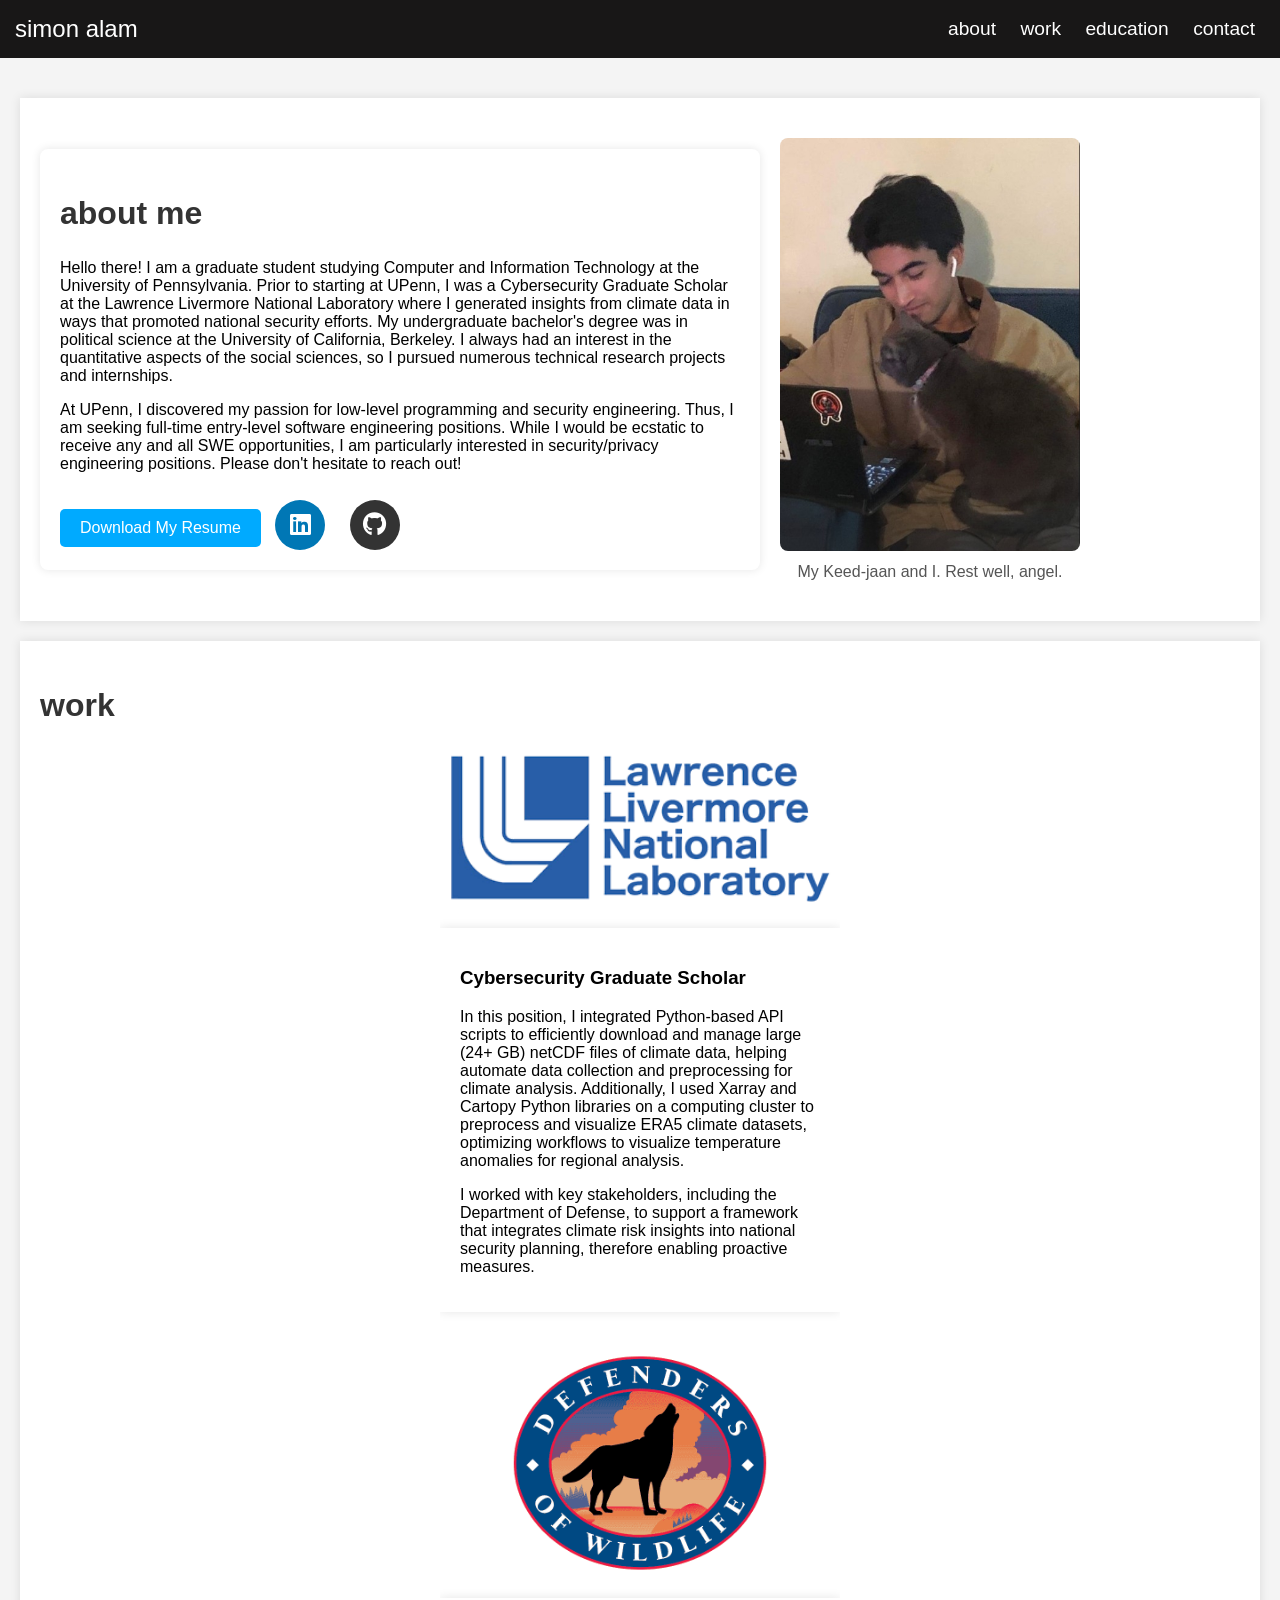
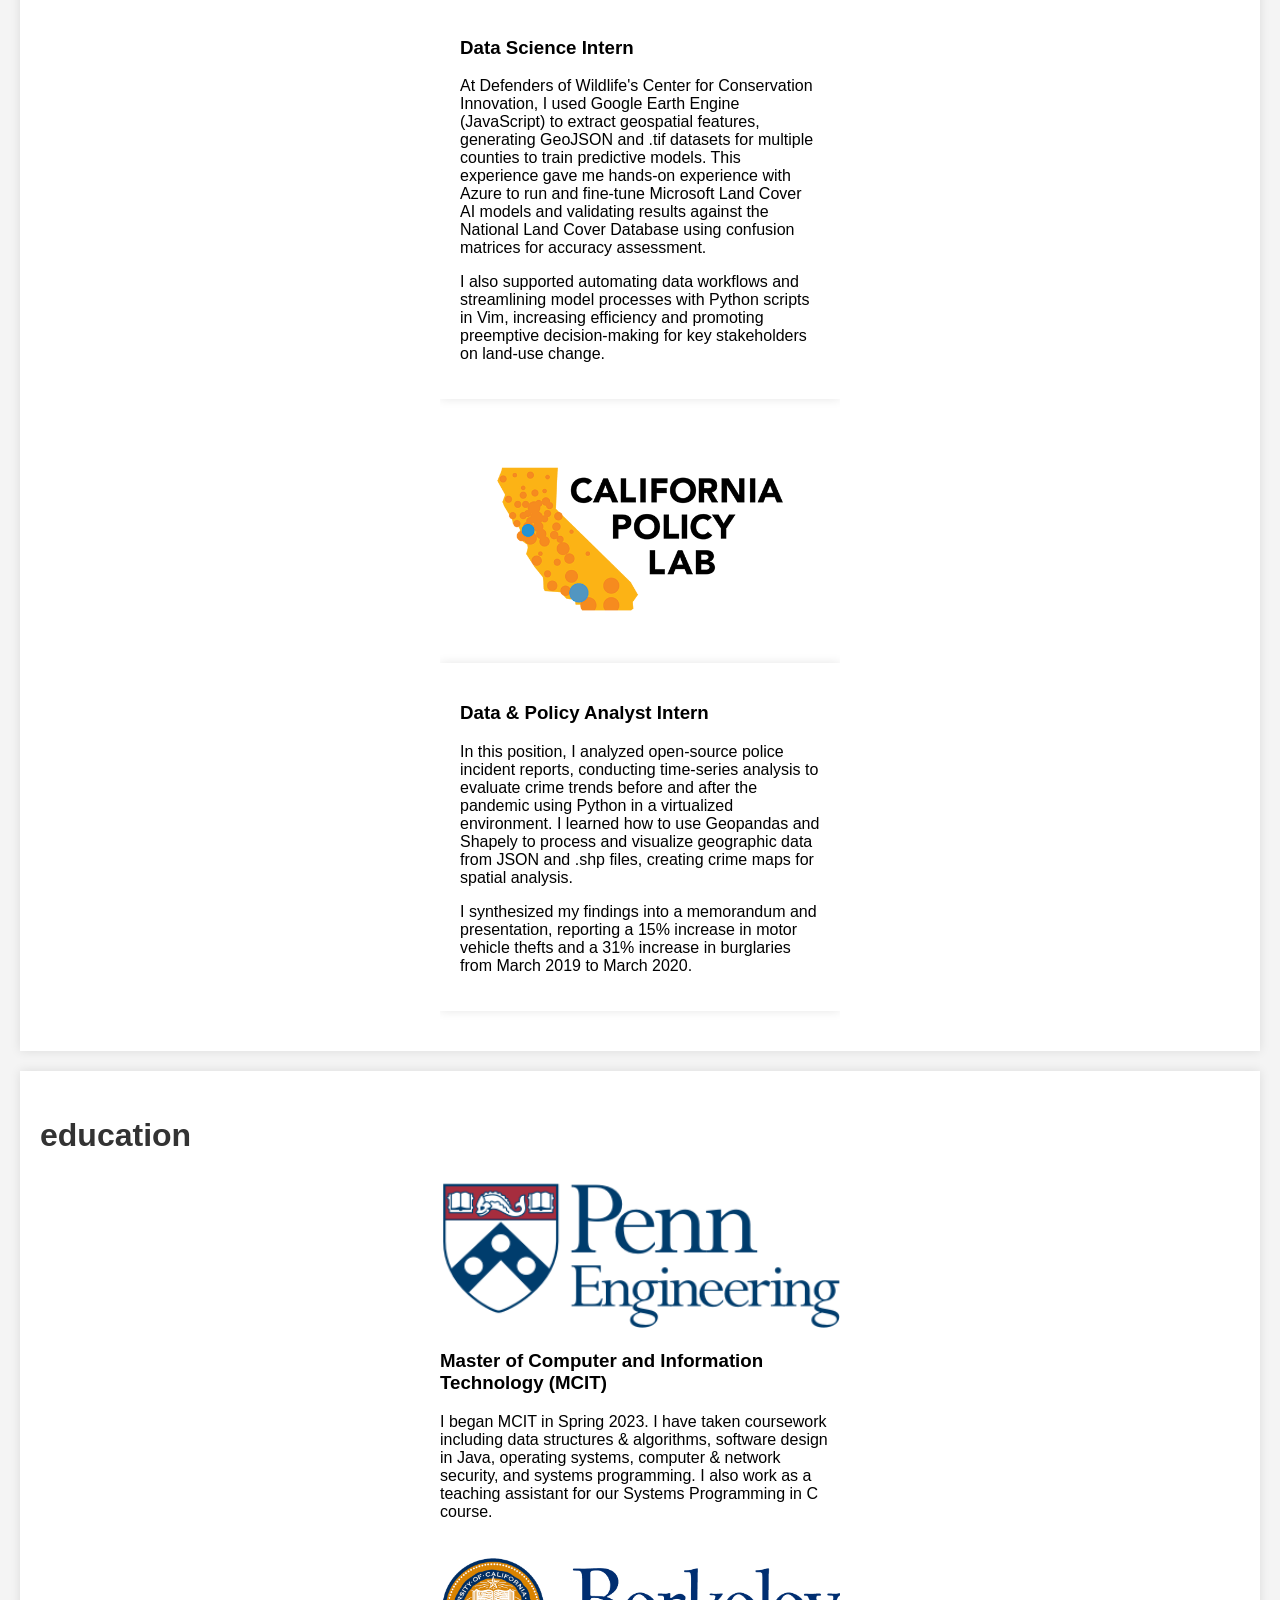
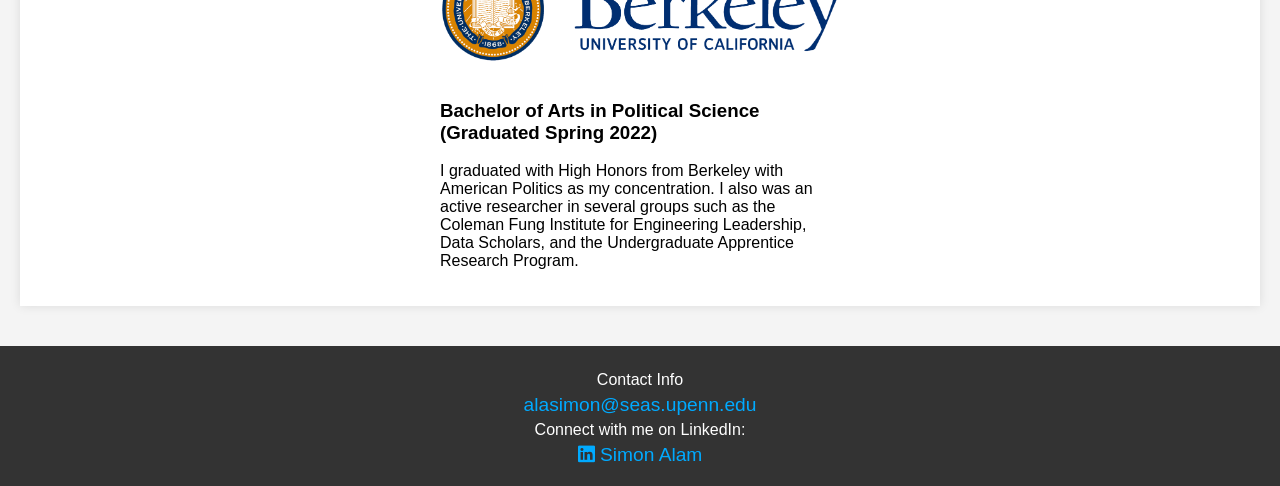
==== index.html @ 44d45995 "add social media buttons" ====
<!DOCTYPE html>
<html lang="en">

<!-- heading -->

<!DOCTYPE html>
<html lang="en">
  <head>
    <meta charset="UTF-8" />
    <meta name="viewport" content="width=device-width, initial-scale=1.0" />
    <title>Simon Alam</title>
    <link rel="icon" type="image/" href="binary.jfif">

    <link rel="stylesheet" href="styles.css" />
    <link rel="stylesheet" href="https://cdnjs.cloudflare.com/ajax/libs/font-awesome/6.0.0-beta3/css/all.min.css">
  </head>
  <body>
    <header>
        <a class="name">simon alam</a>
      <nav>
        <a href="#about">about</a>
        <a href="#work">work</a>
        <a href="#education">education</a>
        <a href="#contact">contact</a>
      </nav>
    </header>
    
    <main>

        <section id="about" class="box">
            <div class="about-text">
              <h1>about me</h1>
              <p>Hello there! I am a graduate student studying Computer and Information Technology at the University of Pennsylvania. Prior to starting at UPenn,
                I was a Cybersecurity Graduate Scholar at the Lawrence Livermore National Laboratory where I generated insights from climate data 
                in ways that promoted national security efforts. My undergraduate bachelor's degree was in political science at the University of California, Berkeley.
                I always had an interest in the quantitative aspects of the social sciences, so I pursued numerous technical research projects and internships.
              </p>
              <p>At UPenn, I discovered my passion for low-level programming and security engineering. Thus, I am seeking full-time entry-level software engineering positions.
                While I would be ecstatic to receive any and all SWE opportunities, I am particularly interested in security/privacy engineering positions. Please don't hesitate to reach out!
              </p>
              <a href="Resume_.pdf" download class="download-btn">Download My Resume</a>
              <a href="https://www.linkedin.com/in/simon-alam-693005178/" class="social-btn linkedin-btn" target="_blank">
                <i class="fab fa-linkedin"></i>
              </a>
              
              <a href="https://github.com/salam002" class="social-btn github-btn" target="_blank">
                <i class="fab fa-github"></i>
              </a>
            </div>
            <figure>
                <img src="angel.jpg" height="350" width="300" alt="About Me">
                <figcaption>My Keed-jaan and I. Rest well, angel.</figcaption>
            </figure>
    

          </section>
          
      <section id="work" class="box">
        <h1>work</h1>
    
        <div class="image-container">
            <div class="image-item">
                <img src="download.png" width="400" alt="Image 1">
                <div class="info-box">
                    <h3>Cybersecurity Graduate Scholar</h3>
                    <p> In this position, I integrated Python-based API scripts to efficiently download and manage large (24+ GB) netCDF
                        files of climate data, helping automate data collection and preprocessing for climate analysis. Additionally, I used Xarray and Cartopy 
                        Python libraries on a computing cluster to preprocess and visualize ERA5 climate datasets, optimizing workflows to visualize temperature anomalies for regional analysis.
                    </p>
                    <p> I worked with key stakeholders, including the Department of Defense, to support a framework that integrates
                        climate risk insights into national security planning, therefore enabling proactive measures.</p>
                </div>
            </div>
            
            <div class="image-item">
                <img src="smallerdow.png" width="400" alt="Image 2">
                <div class="info-box">
                    <h3>Data Science Intern</h3>
                    <p> At Defenders of Wildlife's Center for Conservation Innovation, I used Google Earth Engine (JavaScript) to extract geospatial features, generating GeoJSON and .tif datasets for
                        multiple counties to train predictive models.
                        This experience gave me hands-on experience with Azure to run and fine-tune Microsoft Land Cover AI models and validating results against the National Land
                        Cover Database using confusion matrices for accuracy assessment.</p>
                    <p>I also supported automating data workflows and streamlining model processes with Python scripts in Vim, increasing efficiency and
                        promoting preemptive decision-making for key stakeholders on land-use change.</p>
                </div>
            </div>
            
            <div class="image-item">
                <img src="cpl.webp" width="400" alt="Image 3">
                <div class="info-box">
                    <h3>Data & Policy Analyst Intern</h3>
                    <p> In this position, I analyzed open-source police incident reports, conducting time-series analysis to evaluate crime trends before and
                        after the pandemic using Python in a virtualized environment. I learned how to use Geopandas and Shapely to process and visualize geographic data from JSON and .shp files, creating crime
                        maps for spatial analysis.</p>
                    <p>I synthesized my findings into a memorandum and presentation, reporting a 15% increase in motor vehicle thefts and a
                        31% increase in burglaries from March 2019 to March 2020.</p>
                </div>
            </div>
        </div>
    </section>
    

       <section id="education" class="box">
        <h1>education</h1>
        <div class="image2-item">
        <img src="UPenn.png" width="400" alt="Image 4">
        <h3>Master of Computer and Information Technology (MCIT)</h3>
        <p>I began MCIT in Spring 2023. I have taken coursework including data structures & algorithms, software design in Java, operating systems,
            computer & network security, and systems programming. I also work as a teaching assistant for our Systems Programming in C course.
        <p>
        </div>
        <div class="image2-item">
        <img src="Berkeley.png" width="400" alt="Image 5">
        <h3>Bachelor of Arts in Political Science (Graduated Spring 2022)</h3>
        <p>I graduated with High Honors from Berkeley with American Politics as my concentration. I also was an active researcher in several groups such
            as the Coleman Fung Institute for Engineering Leadership, Data Scholars, and the Undergraduate Apprentice Research Program.
        </p>
    </div>
       </section>
    </main>
    <footer>
        <section id="contact">
      <p>Contact Info</p>
      <a href= "mailto:alasimon@seas.upenn.edu">alasimon@seas.upenn.edu</a>
      <p>Connect with me on LinkedIn:</p>
  <a href="https://www.linkedin.com/in/simon-alam-693005178/" target="_blank">
    <i class="fab fa-linkedin"></i> Simon Alam
  </a>
      
    </section>
    </footer>
   
    <script>
        window.onload = function() {
        const imageItems = document.querySelectorAll('.image-item');
        
        // Function to check if an element is in the viewport
        function isInViewport(element) {
            const rect = element.getBoundingClientRect();
            const windowHeight = window.innerHeight;
            return rect.top >= 0 && rect.top <= windowHeight;
        }

        // Function to trigger fade-in effect
        function handleScroll() {
            imageItems.forEach(item => {
            const img = item.querySelector('img');
            const infoBox = item.querySelector('.info-box');
            
            // Check if the image and the info box are in the viewport
            if (isInViewport(img)) {
                img.classList.add('visible');  // Show the image
            } else {
                img.classList.remove('visible'); // Reset if image goes out of the viewport
            }

            if (isInViewport(infoBox)) {
                infoBox.classList.add('visible');  // Show the info box
            } else {
                infoBox.classList.remove('visible'); // Reset if info box goes out of the viewport
            }
            });
        }

        // Add scroll event listener
        window.addEventListener('scroll', handleScroll);
        
        // Trigger the scroll function once when the page loads to show any initially visible elements
        handleScroll();
        };
      </script>

  </body>
</html>
---- styles.css ----
body {
  font-family: Poppins, sans-serif;
  margin: 0;
  padding: 0;
  background-color: #f4f4f4;
}

header {
  background-color: #181717;
  color: white;
  padding: 15px;
  text-align: center;
  display: flex;
  justify-content: space-between;
  align-items: center;
}

header .name {
  font-size: 1.5em;
  text-decoration: none;
  color: white;
}

header nav a {
  text-decoration: none;
  color: white;
  margin: 0 10px;
  font-size: 1.2em;
}

header nav a:hover {
  color: #00aaff;
}

main {
  padding: 20px;
}

.box {
  background-color: white;
  margin: 20px 0;
  padding: 20px;
  box-shadow: 0 0 10px rgba(0, 0, 0, 0.1);
}

h1 {
  font-size: 2em;
  color: #333;
}

#about {
  display: flex;
  justify-content: flex-start;
  align-items: center;
  gap: 20px;
  position: relative;
}

.about-text {
  max-width: 60%;
  box-sizing: border-box;
  padding: 20px;
  background-color: #ffffff;
  border-radius: 8px;
  box-shadow: 0 0 10px rgba(0, 0, 0, 0.1);
}

#about img {
  width: 300px;
  height: auto;
  object-fit: cover;
  border-radius: 8px;
}

figure {
  text-align: center;
  margin: 20px 0;
}

figcaption {
  font-size: 1em;
  color: #555;
  margin-top: 8px;
  text-align: center;
  display: block;
  width: 100%;
}

.download-btn {
  display: inline-block;
  background-color: #00aaff;
  color: white;
  font-size: 16px;
  padding: 10px 20px;
  border-radius: 5px;
  text-decoration: none;
  margin-top: 20px;
  transition: background-color 0.3s ease;
}

.download-btn:hover {
  background-color: #0077cc;
}

.image-container {
  display: grid;
  justify-content: space-around;
  gap: 20px;
  flex-wrap: nowrap;
}

.image-container img, .image-item .info-box {
  opacity: 0;
  transform: translateY(20px);
  transition: opacity 1s ease, transform 1s ease;
}

.image-container img.visible, .image-item .info-box.visible {
  opacity: 1;
  transform: translateY(0);
}

.image-item {
  position: relative;
  width: 100%;
  max-width: 400px;
  margin: 0 auto;
  overflow: hidden;
}

.info-box {
  background-color: white;
  padding: 20px;
  box-shadow: 0 0 10px rgba(0, 0, 0, 0.1);
  overflow: hidden;
  transition: all 0.3s ease;
  max-width: 500px;
  margin: 20px auto;
}

/* .image-item:hover .info-box {
  opacity: 1;
  visibility: visible;
} */

.image-container img.loaded {
  opacity: 1;
  transform: scale(1);
}

/* Education Section */
.education-imagecontainer {
  display: grid;
  justify-content: center;
  gap: 20px;
  flex-wrap: nowrap;
  width: 100%; 
  max-width: 100%; 
}

.education-imagecontainer img {
  width: 100%; 
  height: auto; 
  object-fit: cover; 
  border-radius: 8px; 
}

.image2-item {
  position: relative;
  width: 100%;
  max-width: 400px; 
  margin: 0 auto;
  overflow: hidden;
}

.education-imagecontainer img, .image2-item .info-box {
  opacity: 0;
  transform: translateY(20px);
  transition: opacity 1s ease, transform 1s ease;
}

.education-imagecontainer img.visible, .image2-item .info-box.visible {
  opacity: 1;
  transform: translateY(0);
}

.image2-item {
  position: relative;
  width: 100%;
  max-width: 400px;
  margin: 0 auto;
  overflow: hidden;
}

.info-box {
  background-color: white;
  padding: 20px;
  box-shadow: 0 0 10px rgba(0, 0, 0, 0.1);
  overflow: hidden;
  transition: all 0.3s ease;
  max-width: 500px;
  margin: 20px auto;
}


.image2-item:hover .info-box {
  opacity: 1;
  visibility: visible;
}

/* .image-container img.loaded {
  opacity: 1;
  transform: scale(1);
}
 */

footer {
  background-color: #333;
  color: white;
  padding: 20px;
  text-align: center;
}

footer a {
  color: #00aaff;
  text-decoration: none;
  font-size: 1.2em;
}

footer a:hover {
  text-decoration: underline;
}

footer #contact p {
  margin: 5px 0;
}

.social-btn {
  display: inline-block;
  width: 50px; 
  height: 50px; 
  background-color: #333; 
  color: white;
  text-align: center;
  line-height: 55px; 
  border-radius: 50%; 
  margin: 0 10px; 
  transition: background-color 0.3s ease, transform 0.3s ease;
  text-decoration: none;
}

.social-btn:hover {
  background-color: #0077b5; 
  transform: scale(1.1);
}

.linkedin-btn {
  background-color: #0077b5;
}

.linkedin-btn:hover {
  background-color: #005f8a; 
}

.github-btn {
  background-color: #333; 
}

.github-btn:hover {
  background-color: #24292f;
}

.social-btn i {
  font-size: 1.5em;
}

@media only screen and (max-width: 768px) {
  
  #about {
    flex-direction: column;
    align-items: center;
    text-align: center;
  }

  .about-text {
    max-width: 90%; 
    padding: 15px;
  }

  #about img {
    width: 250px; 
    margin-top: 15px;
  }

  .download-btn {
    padding: 10px 15px; 
    font-size: 14px;
  }

  .image-container {
    grid-template-columns: 1fr; 
    gap: 15px;
  }

  .image-item {
    max-width: 90%; 
  }

  .social-media {
    flex-direction: column;
    gap: 10px;
  }

  footer #contact p {
    font-size: 1em;
  }

  footer a {
    font-size: 1.1em; 
  }
}

@media only screen and (max-width: 480px) {
  header {
    padding: 10px;
  }

  header .name {
    font-size: 1.2em;
  }

  header nav a {
    font-size: 1em;
    margin: 0 5px;
  }

  h1 {
    font-size: 1.5em; 
  }

  .download-btn {
    width: 100%;
    font-size: 14px; 
  }

  .image-container img {
    max-width: 100%; 
  }
}
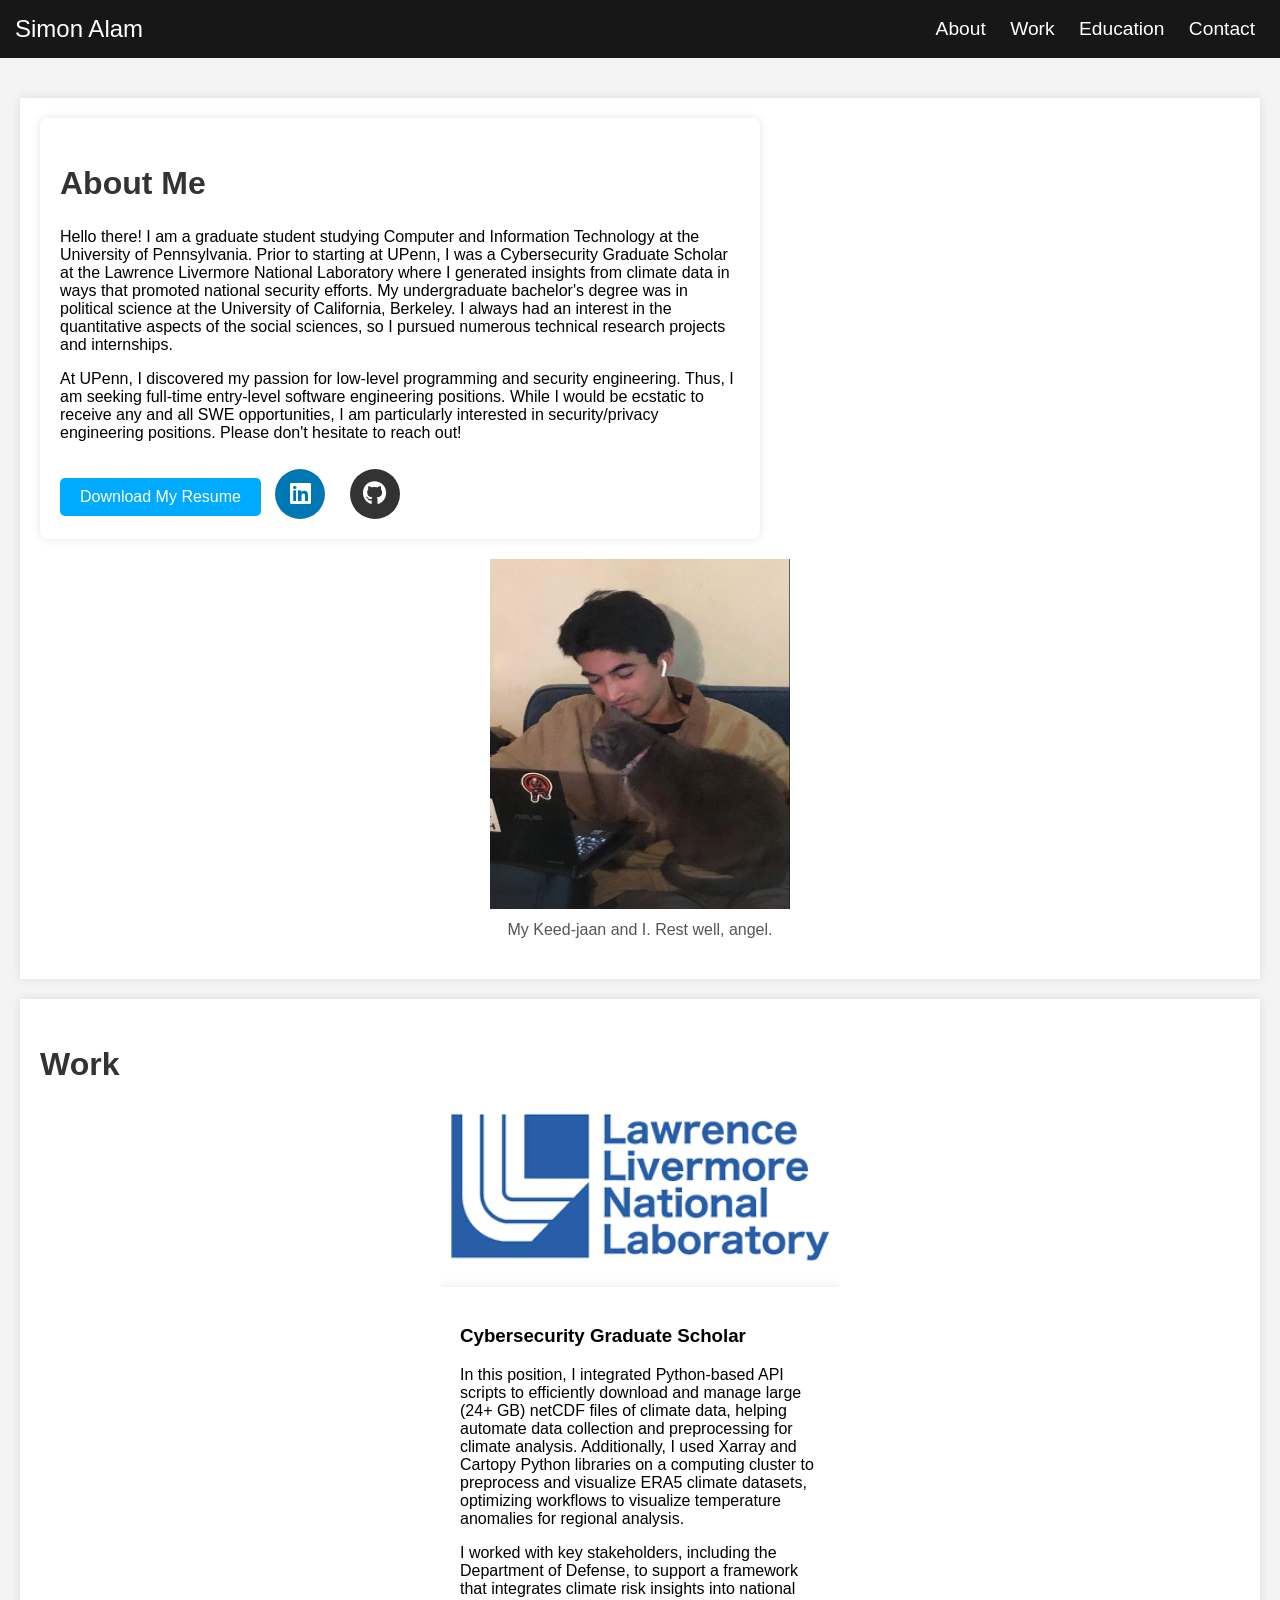
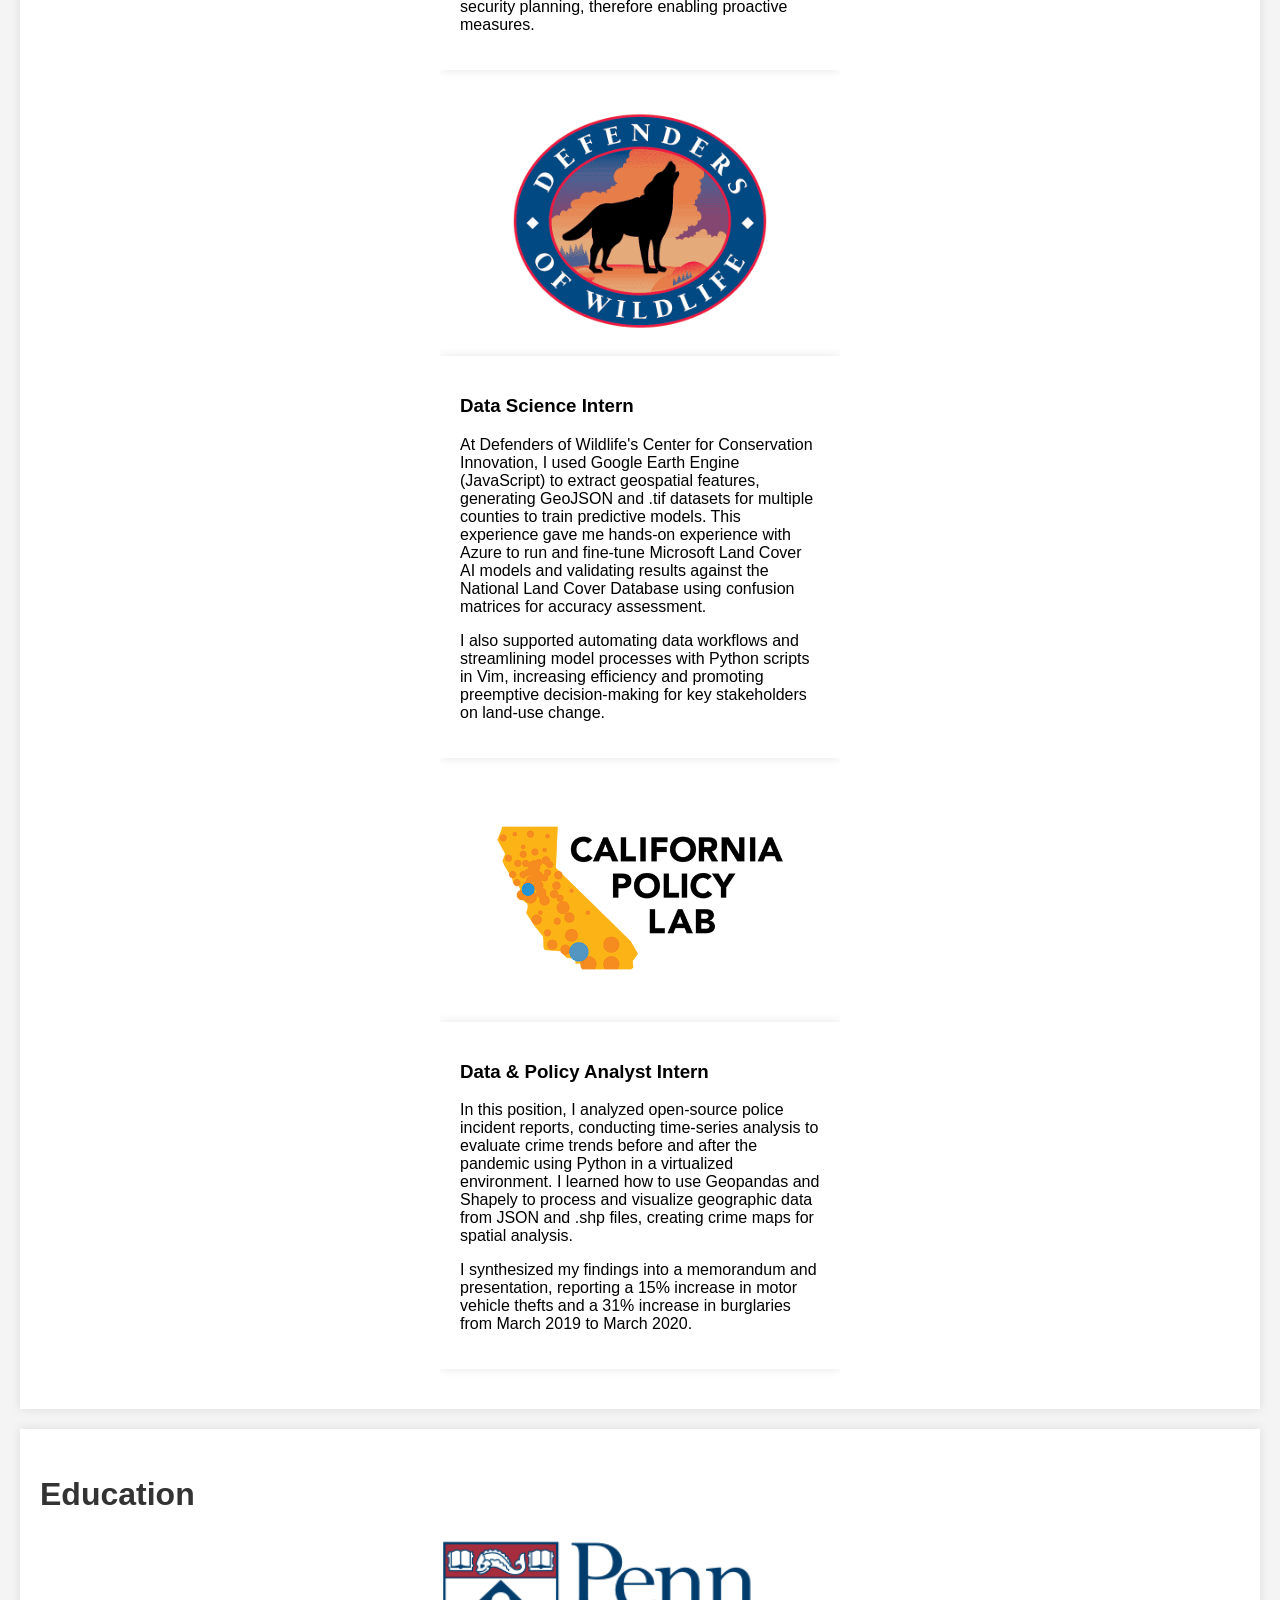
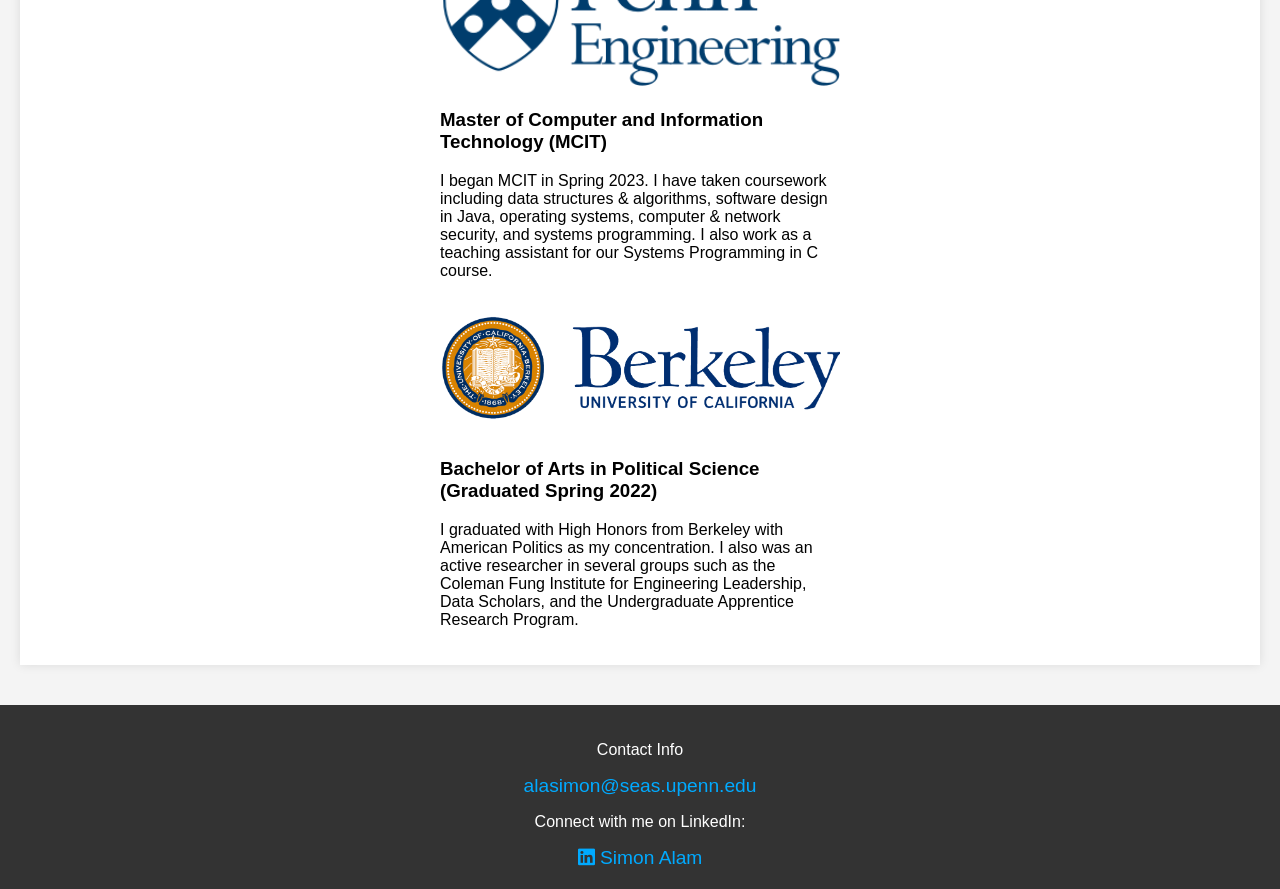
==== commit 731d2e1f: "capitalize" ====
--- a/index.html
+++ b/index.html
@@ -16,20 +16,20 @@
   </head>
   <body>
     <header>
-        <a class="name">simon alam</a>
+        <a class="name">Simon Alam</a>
       <nav>
-        <a href="#about">about</a>
-        <a href="#work">work</a>
-        <a href="#education">education</a>
-        <a href="#contact">contact</a>
+        <a href="#About">About</a>
+        <a href="#Work">Work</a>
+        <a href="#Education">Education</a>
+        <a href="#Contact">Contact</a>
       </nav>
     </header>
     
     <main>
 
-        <section id="about" class="box">
+        <section id="About" class="box">
             <div class="about-text">
-              <h1>about me</h1>
+              <h1>About Me</h1>
               <p>Hello there! I am a graduate student studying Computer and Information Technology at the University of Pennsylvania. Prior to starting at UPenn,
                 I was a Cybersecurity Graduate Scholar at the Lawrence Livermore National Laboratory where I generated insights from climate data 
                 in ways that promoted national security efforts. My undergraduate bachelor's degree was in political science at the University of California, Berkeley.
@@ -55,8 +55,8 @@
 
           </section>
           
-      <section id="work" class="box">
-        <h1>work</h1>
+      <section id="Work" class="box">
+        <h1>Work</h1>
     
         <div class="image-container">
             <div class="image-item">
@@ -100,8 +100,8 @@
     </section>
     
 
-       <section id="education" class="box">
-        <h1>education</h1>
+       <section id="Education" class="box">
+        <h1>Education</h1>
         <div class="image2-item">
         <img src="UPenn.png" width="400" alt="Image 4">
         <h3>Master of Computer and Information Technology (MCIT)</h3>
@@ -119,7 +119,7 @@
        </section>
     </main>
     <footer>
-        <section id="contact">
+        <section id="Contact">
       <p>Contact Info</p>
       <a href= "mailto:alasimon@seas.upenn.edu">alasimon@seas.upenn.edu</a>
       <p>Connect with me on LinkedIn:</p>
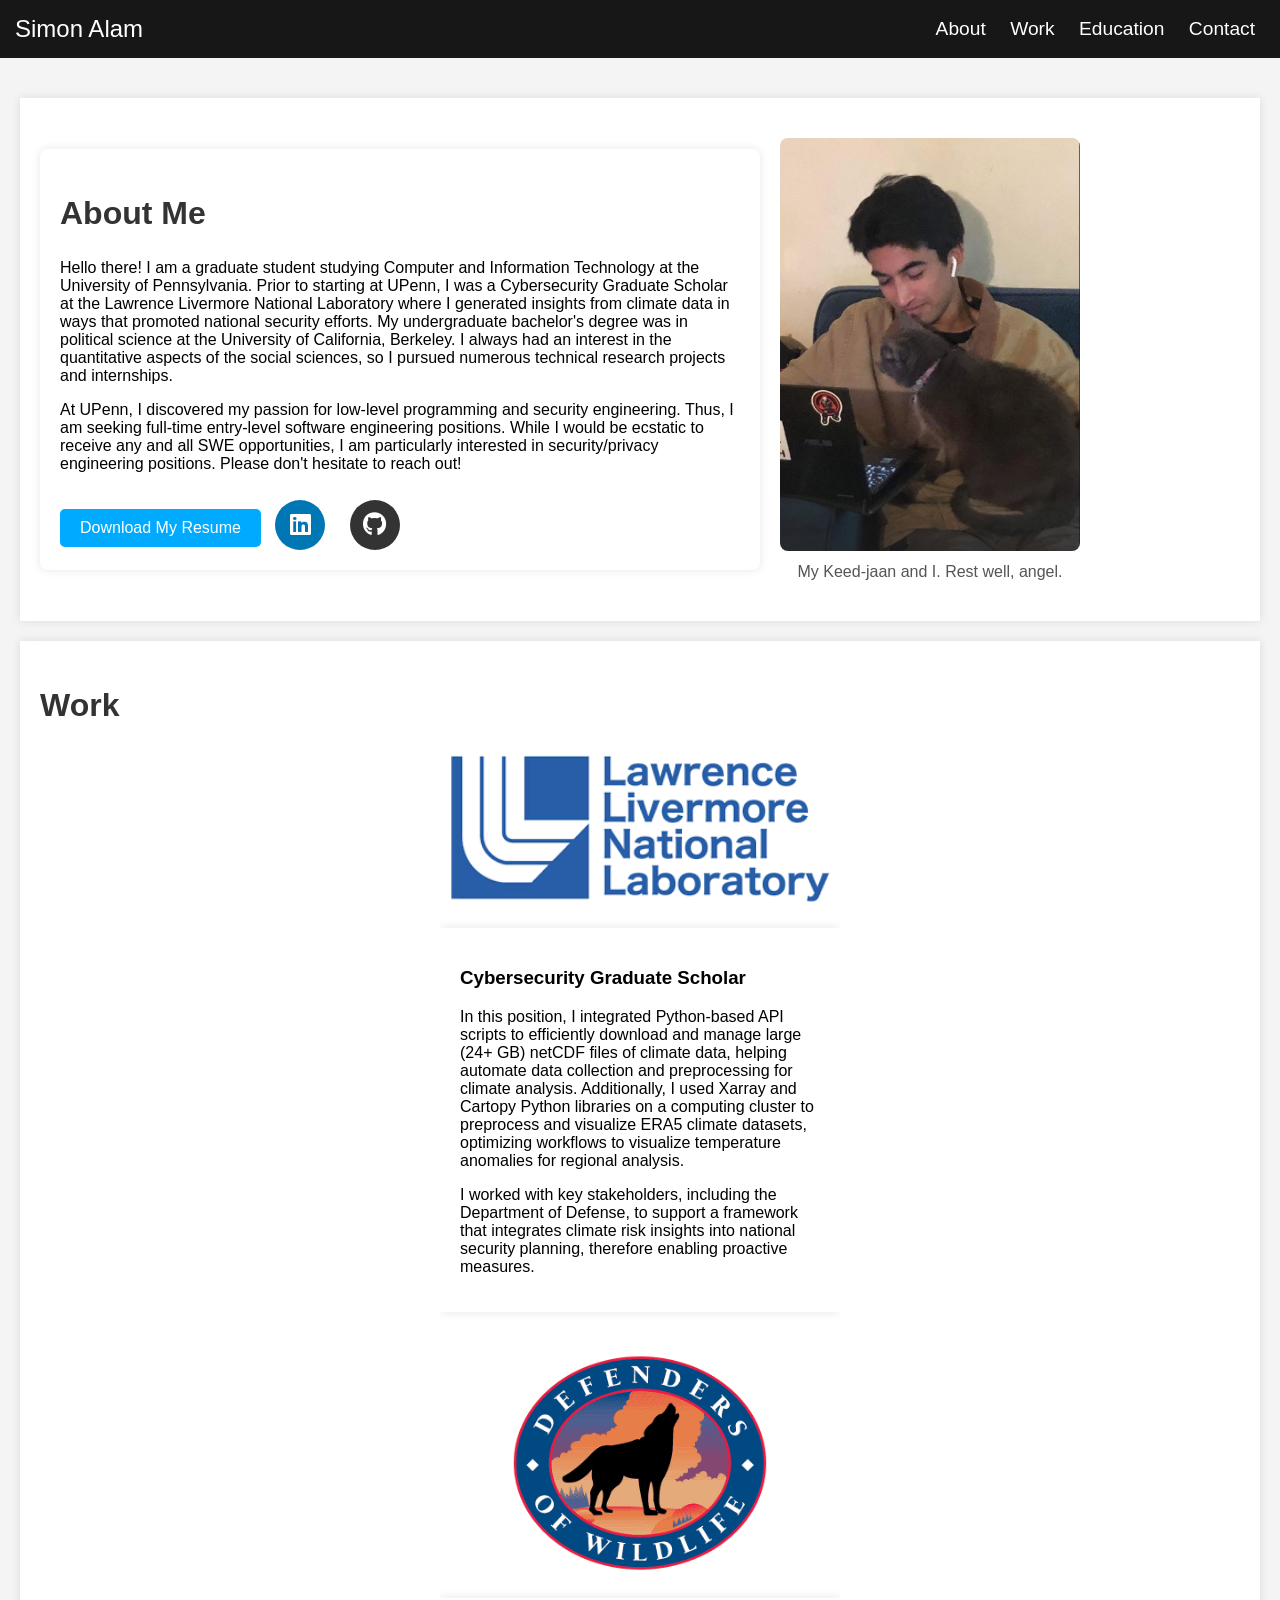
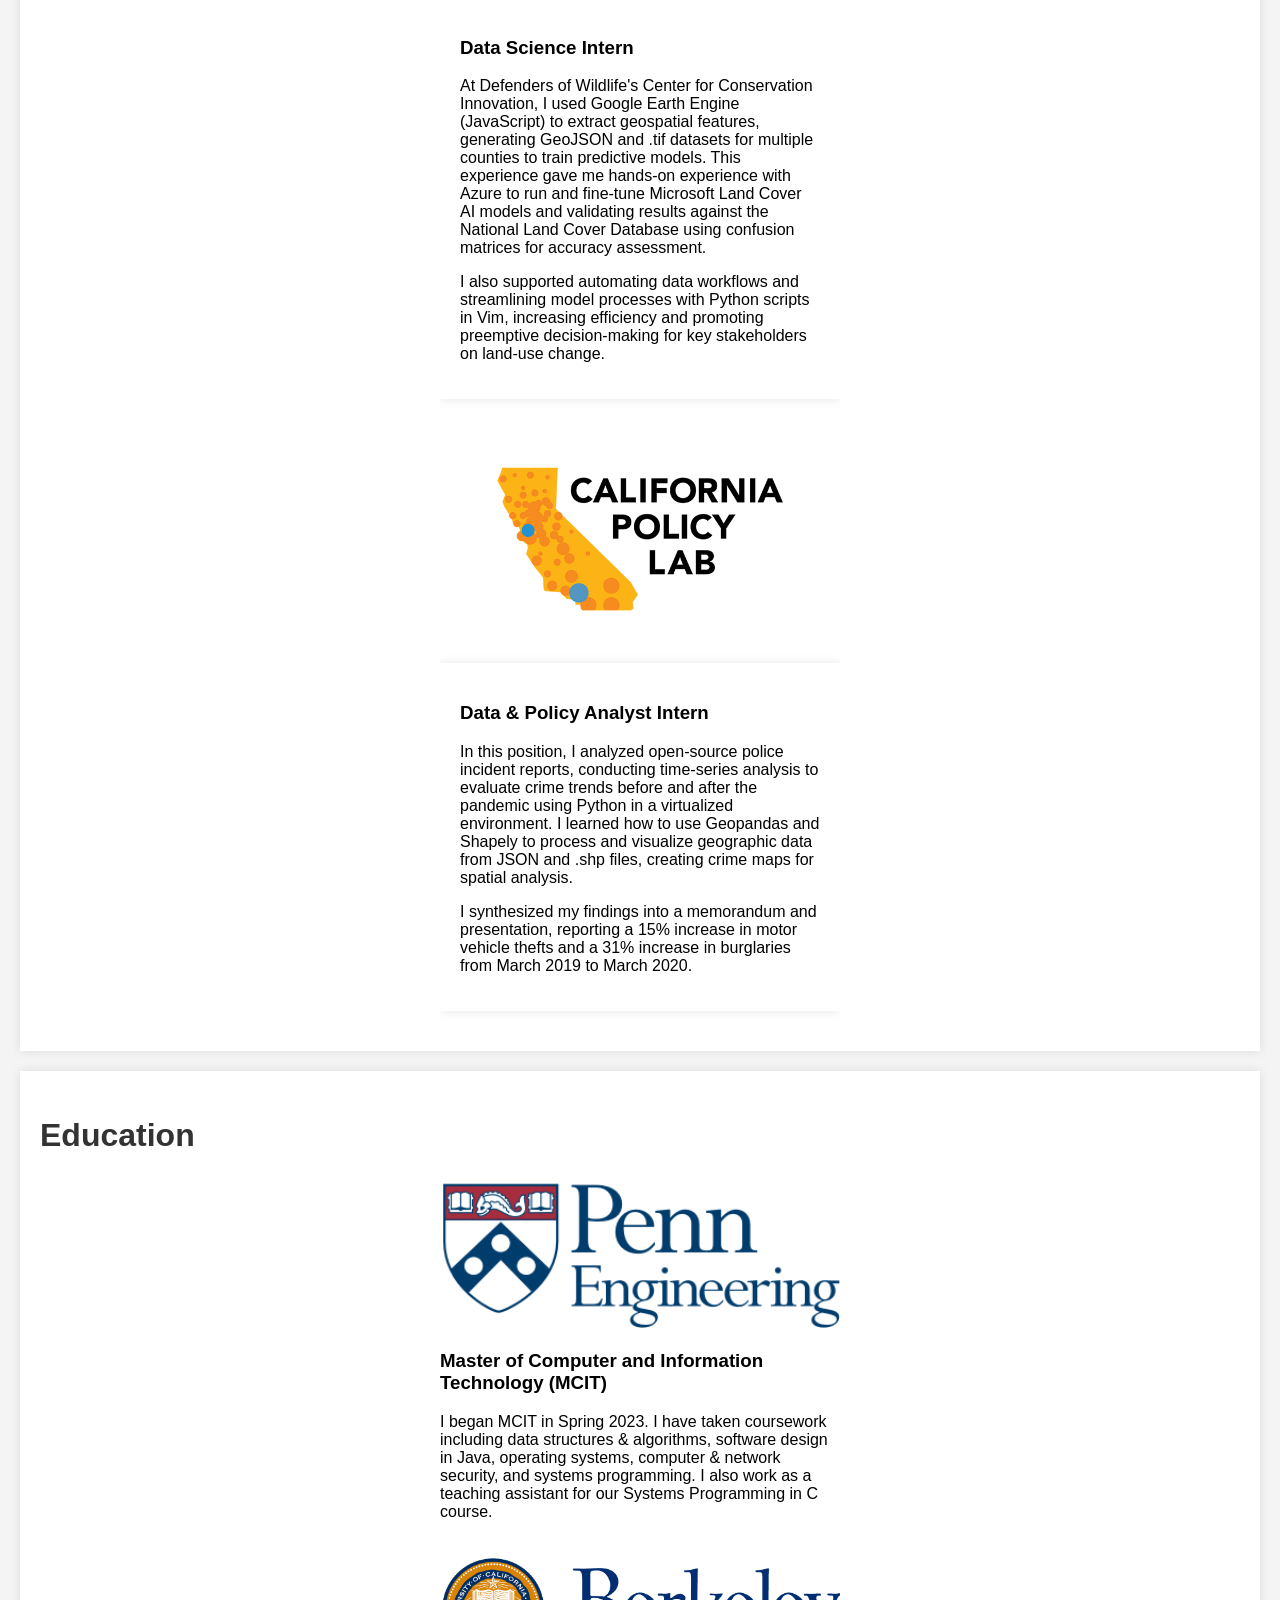
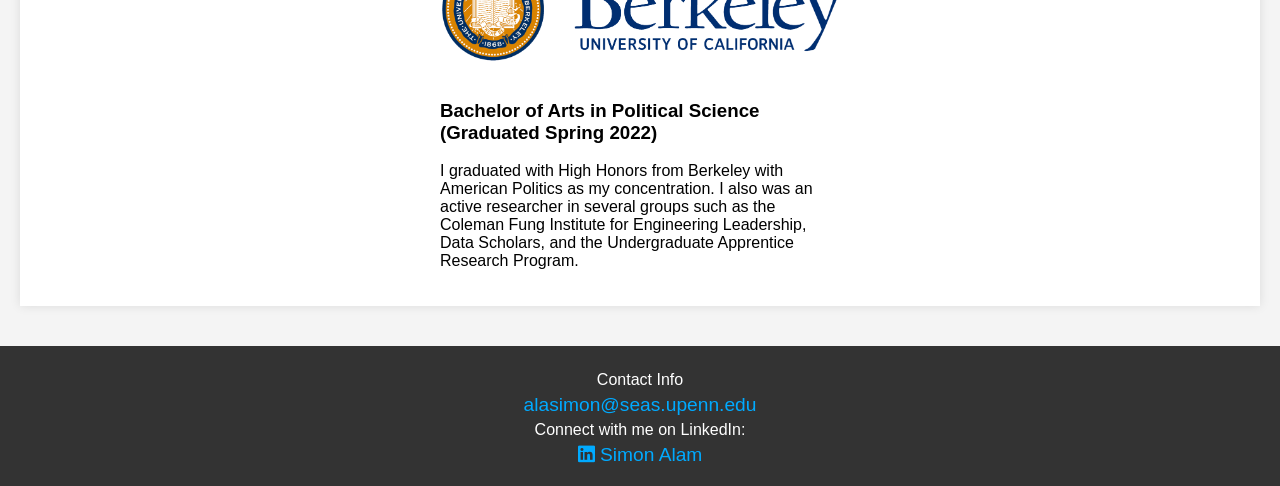
==== commit 3b43bcd1: "fixing image placement issue" ====
--- a/index.html
+++ b/index.html
@@ -18,16 +18,16 @@
     <header>
         <a class="name">Simon Alam</a>
       <nav>
-        <a href="#About">About</a>
-        <a href="#Work">Work</a>
-        <a href="#Education">Education</a>
-        <a href="#Contact">Contact</a>
+        <a href="#about">About</a>
+        <a href="#work">Work</a>
+        <a href="#education">Education</a>
+        <a href="#contact">Contact</a>
       </nav>
     </header>
     
     <main>
 
-        <section id="About" class="box">
+        <section id="about" class="box">
             <div class="about-text">
               <h1>About Me</h1>
               <p>Hello there! I am a graduate student studying Computer and Information Technology at the University of Pennsylvania. Prior to starting at UPenn,
@@ -55,7 +55,7 @@
 
           </section>
           
-      <section id="Work" class="box">
+      <section id="work" class="box">
         <h1>Work</h1>
     
         <div class="image-container">
@@ -100,7 +100,7 @@
     </section>
     
 
-       <section id="Education" class="box">
+       <section id="education" class="box">
         <h1>Education</h1>
         <div class="image2-item">
         <img src="UPenn.png" width="400" alt="Image 4">
@@ -119,7 +119,7 @@
        </section>
     </main>
     <footer>
-        <section id="Contact">
+        <section id="contact">
       <p>Contact Info</p>
       <a href= "mailto:alasimon@seas.upenn.edu">alasimon@seas.upenn.edu</a>
       <p>Connect with me on LinkedIn:</p>
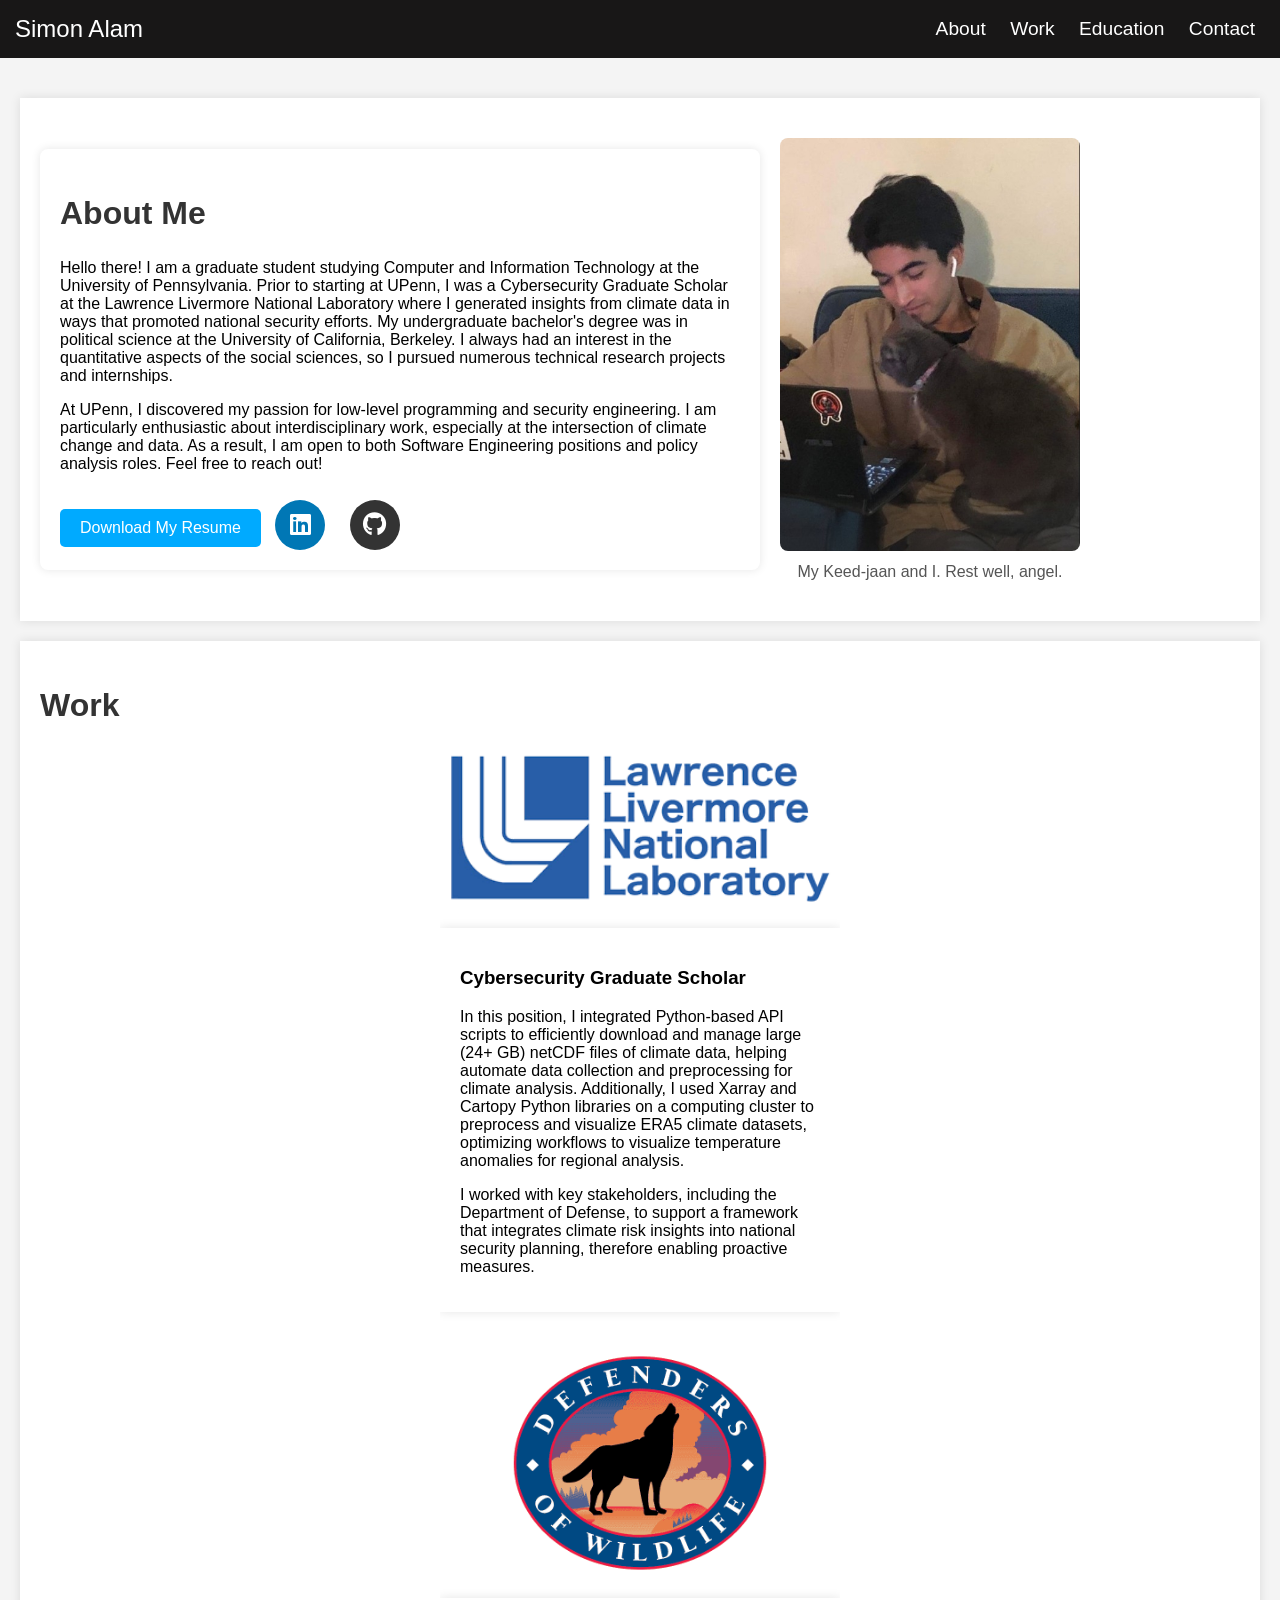
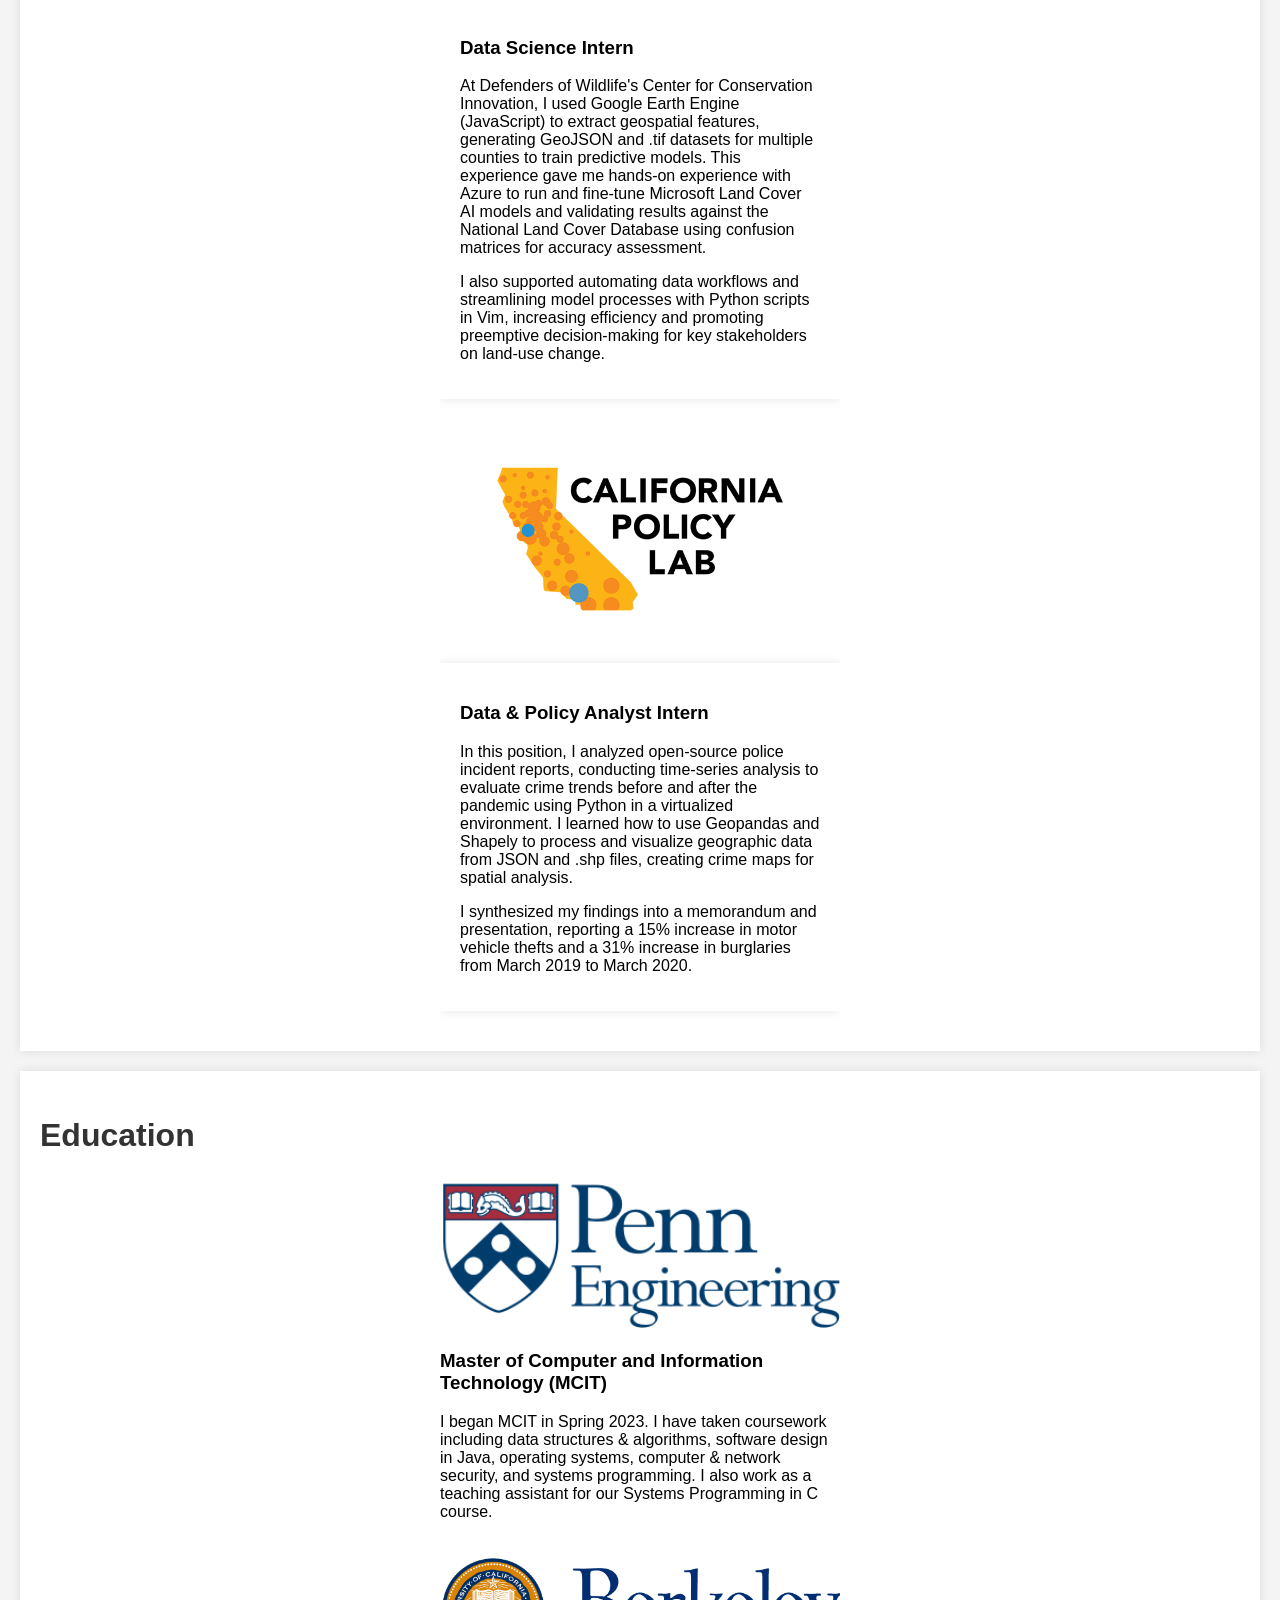
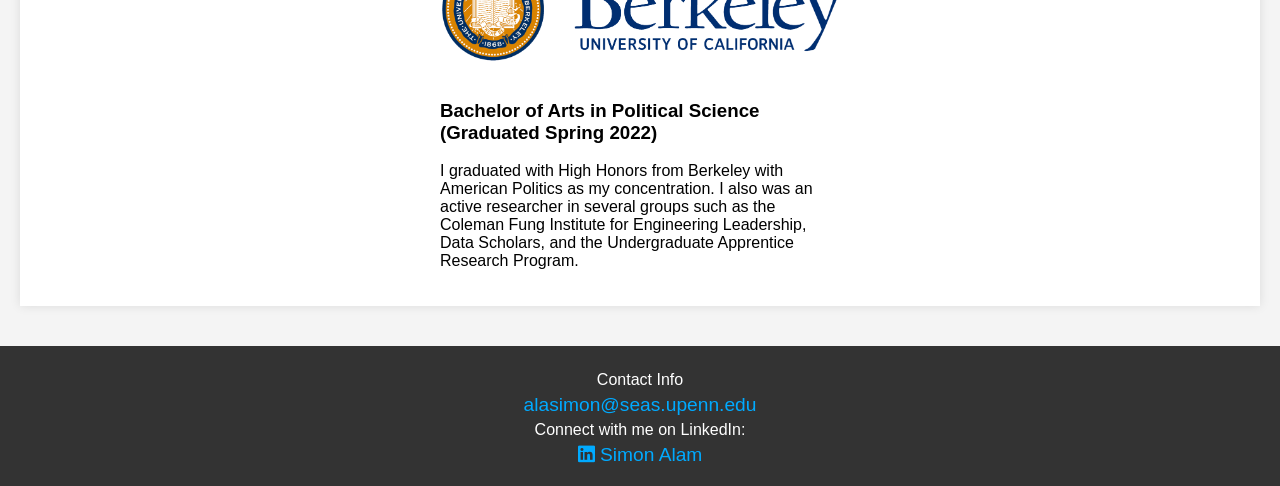
==== commit 41a11a8d: "updated about me" ====
--- a/index.html
+++ b/index.html
@@ -35,8 +35,8 @@
                 in ways that promoted national security efforts. My undergraduate bachelor's degree was in political science at the University of California, Berkeley.
                 I always had an interest in the quantitative aspects of the social sciences, so I pursued numerous technical research projects and internships.
               </p>
-              <p>At UPenn, I discovered my passion for low-level programming and security engineering. Thus, I am seeking full-time entry-level software engineering positions.
-                While I would be ecstatic to receive any and all SWE opportunities, I am particularly interested in security/privacy engineering positions. Please don't hesitate to reach out!
+              <p>At UPenn, I discovered my passion for low-level programming and security engineering. I am particularly enthusiastic about interdisciplinary work, especially at the intersection of climate change and data. 
+                As a result, I am open to both Software Engineering positions and policy analysis roles. Feel free to reach out!
               </p>
               <a href="Resume_.pdf" download class="download-btn">Download My Resume</a>
               <a href="https://www.linkedin.com/in/simon-alam-693005178/" class="social-btn linkedin-btn" target="_blank">
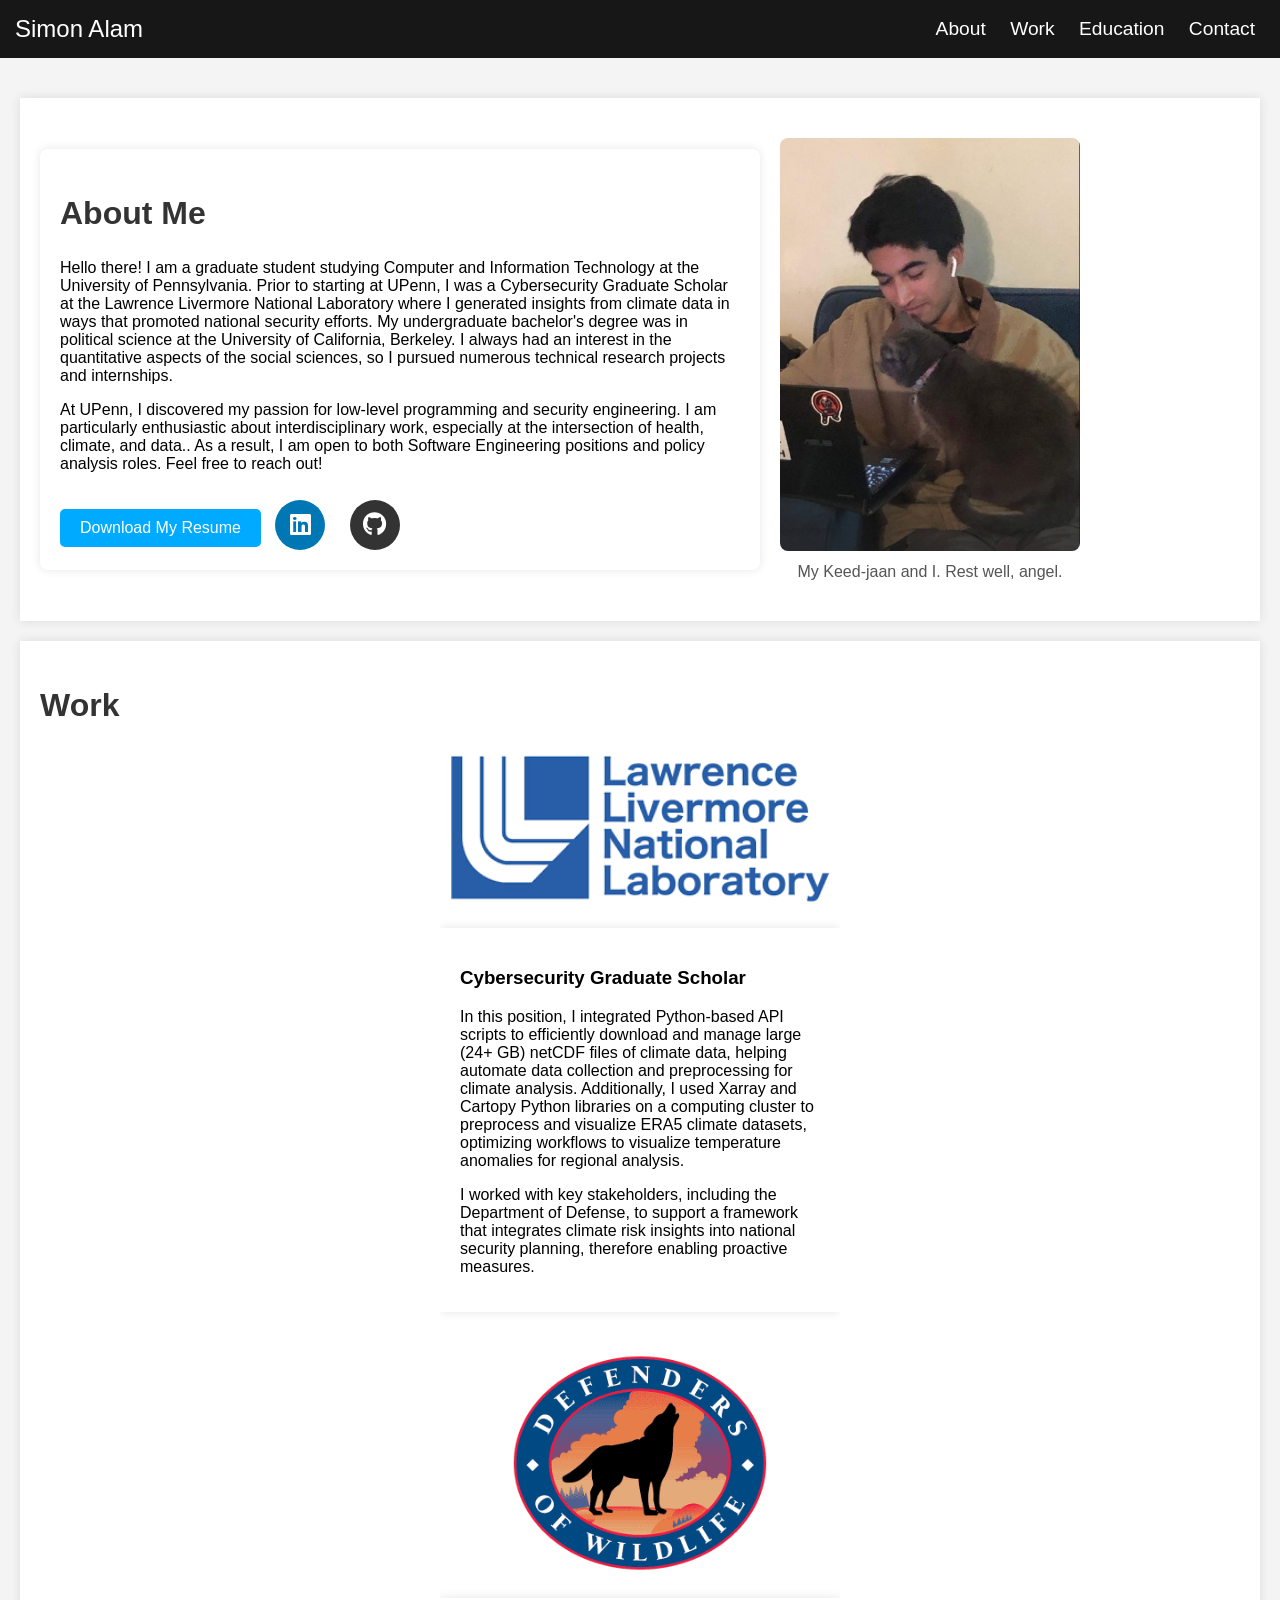
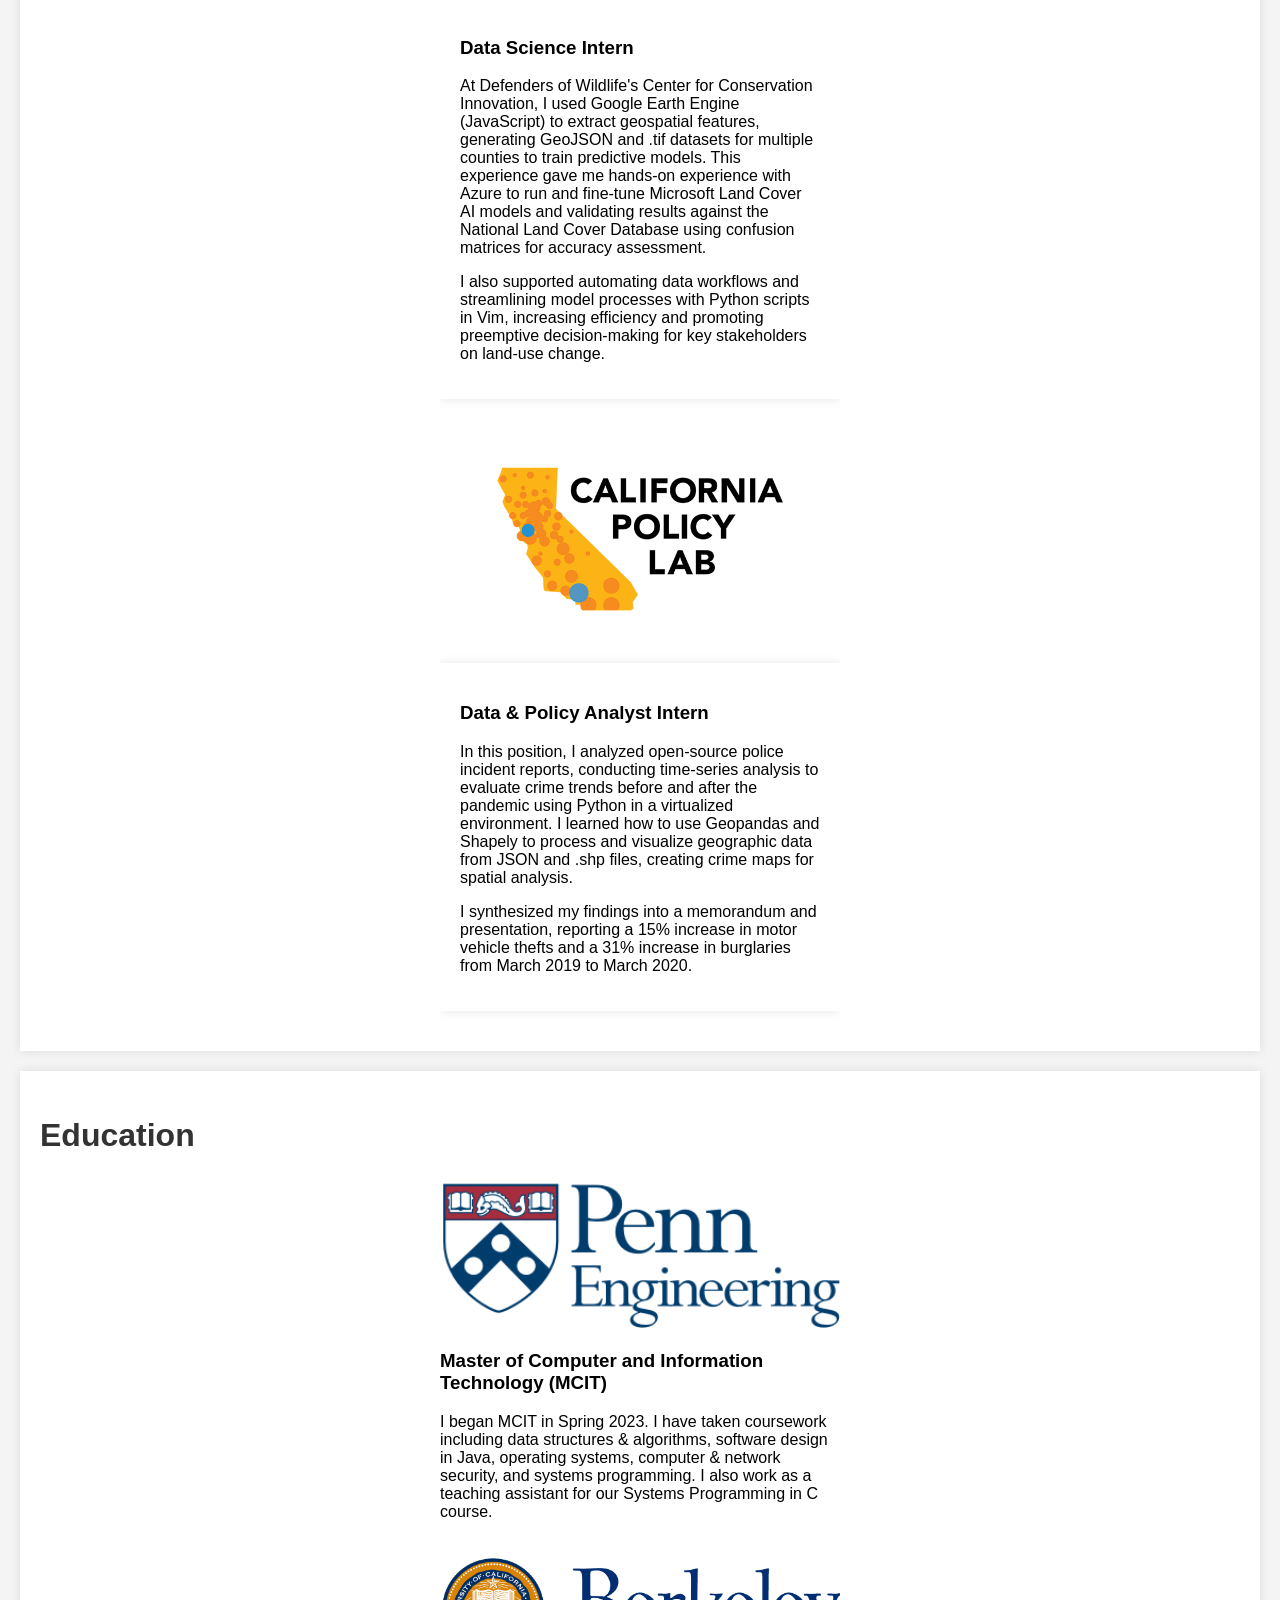
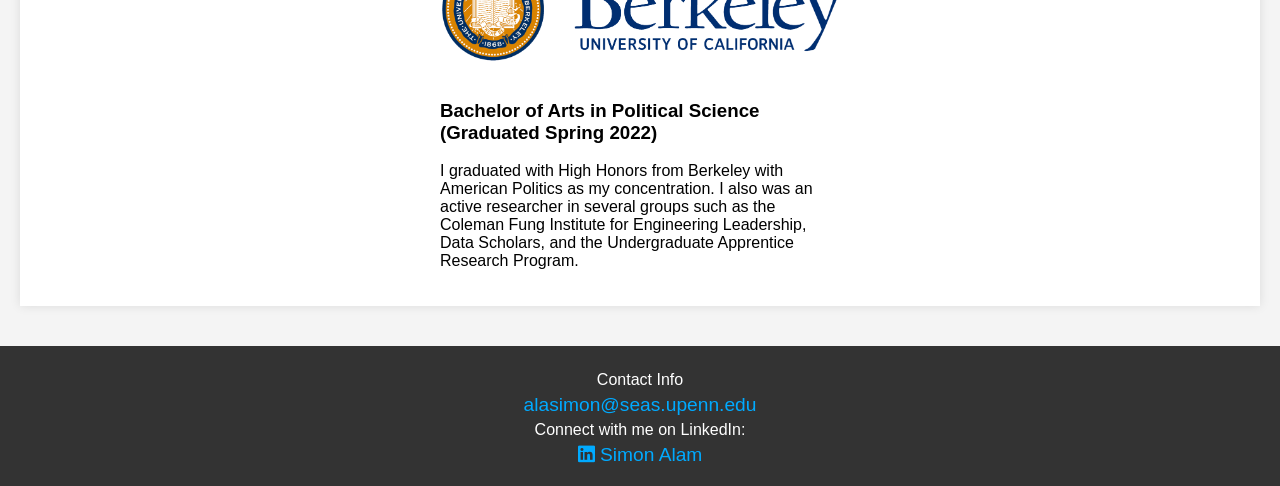
==== commit 02ce441c: "updated about" ====
--- a/index.html
+++ b/index.html
@@ -35,7 +35,7 @@
                 in ways that promoted national security efforts. My undergraduate bachelor's degree was in political science at the University of California, Berkeley.
                 I always had an interest in the quantitative aspects of the social sciences, so I pursued numerous technical research projects and internships.
               </p>
-              <p>At UPenn, I discovered my passion for low-level programming and security engineering. I am particularly enthusiastic about interdisciplinary work, especially at the intersection of climate change and data. 
+              <p>At UPenn, I discovered my passion for low-level programming and security engineering. I am particularly enthusiastic about interdisciplinary work, especially at the intersection of health, climate, and data.. 
                 As a result, I am open to both Software Engineering positions and policy analysis roles. Feel free to reach out!
               </p>
               <a href="Resume_.pdf" download class="download-btn">Download My Resume</a>
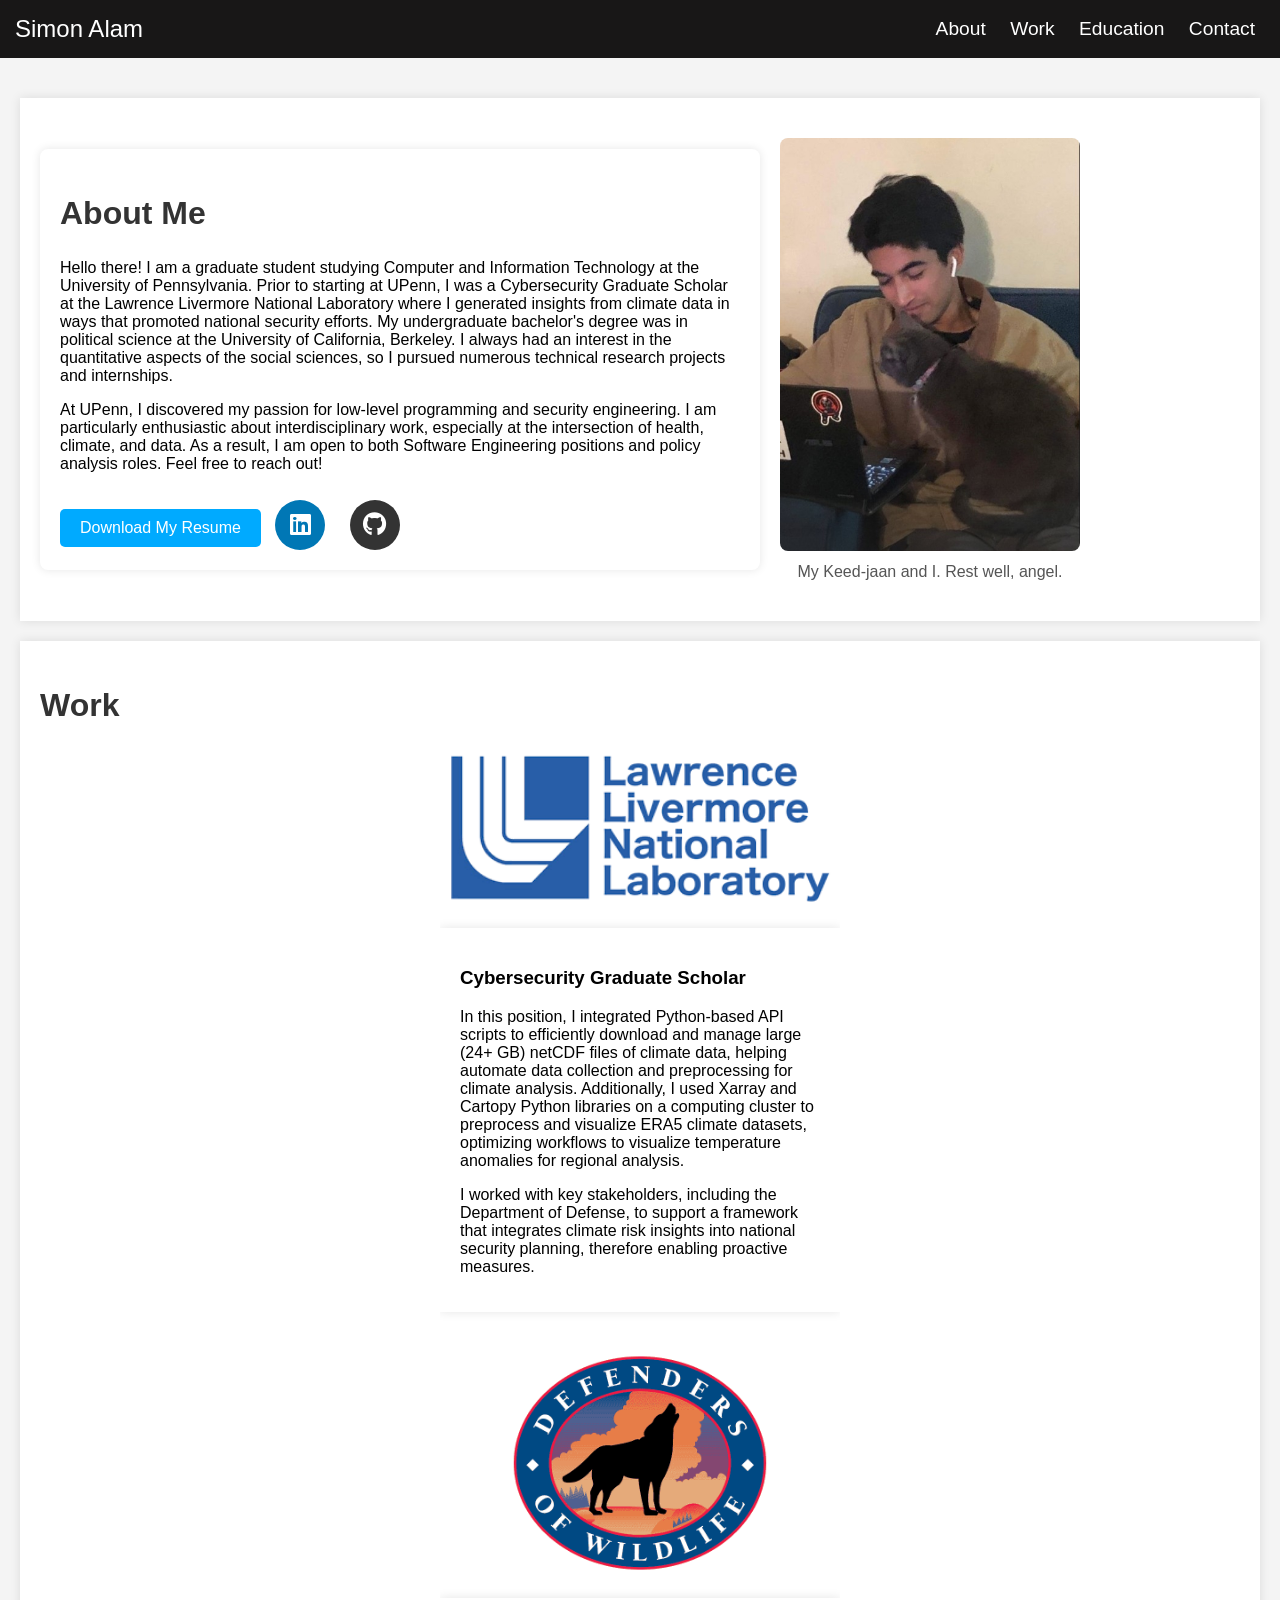
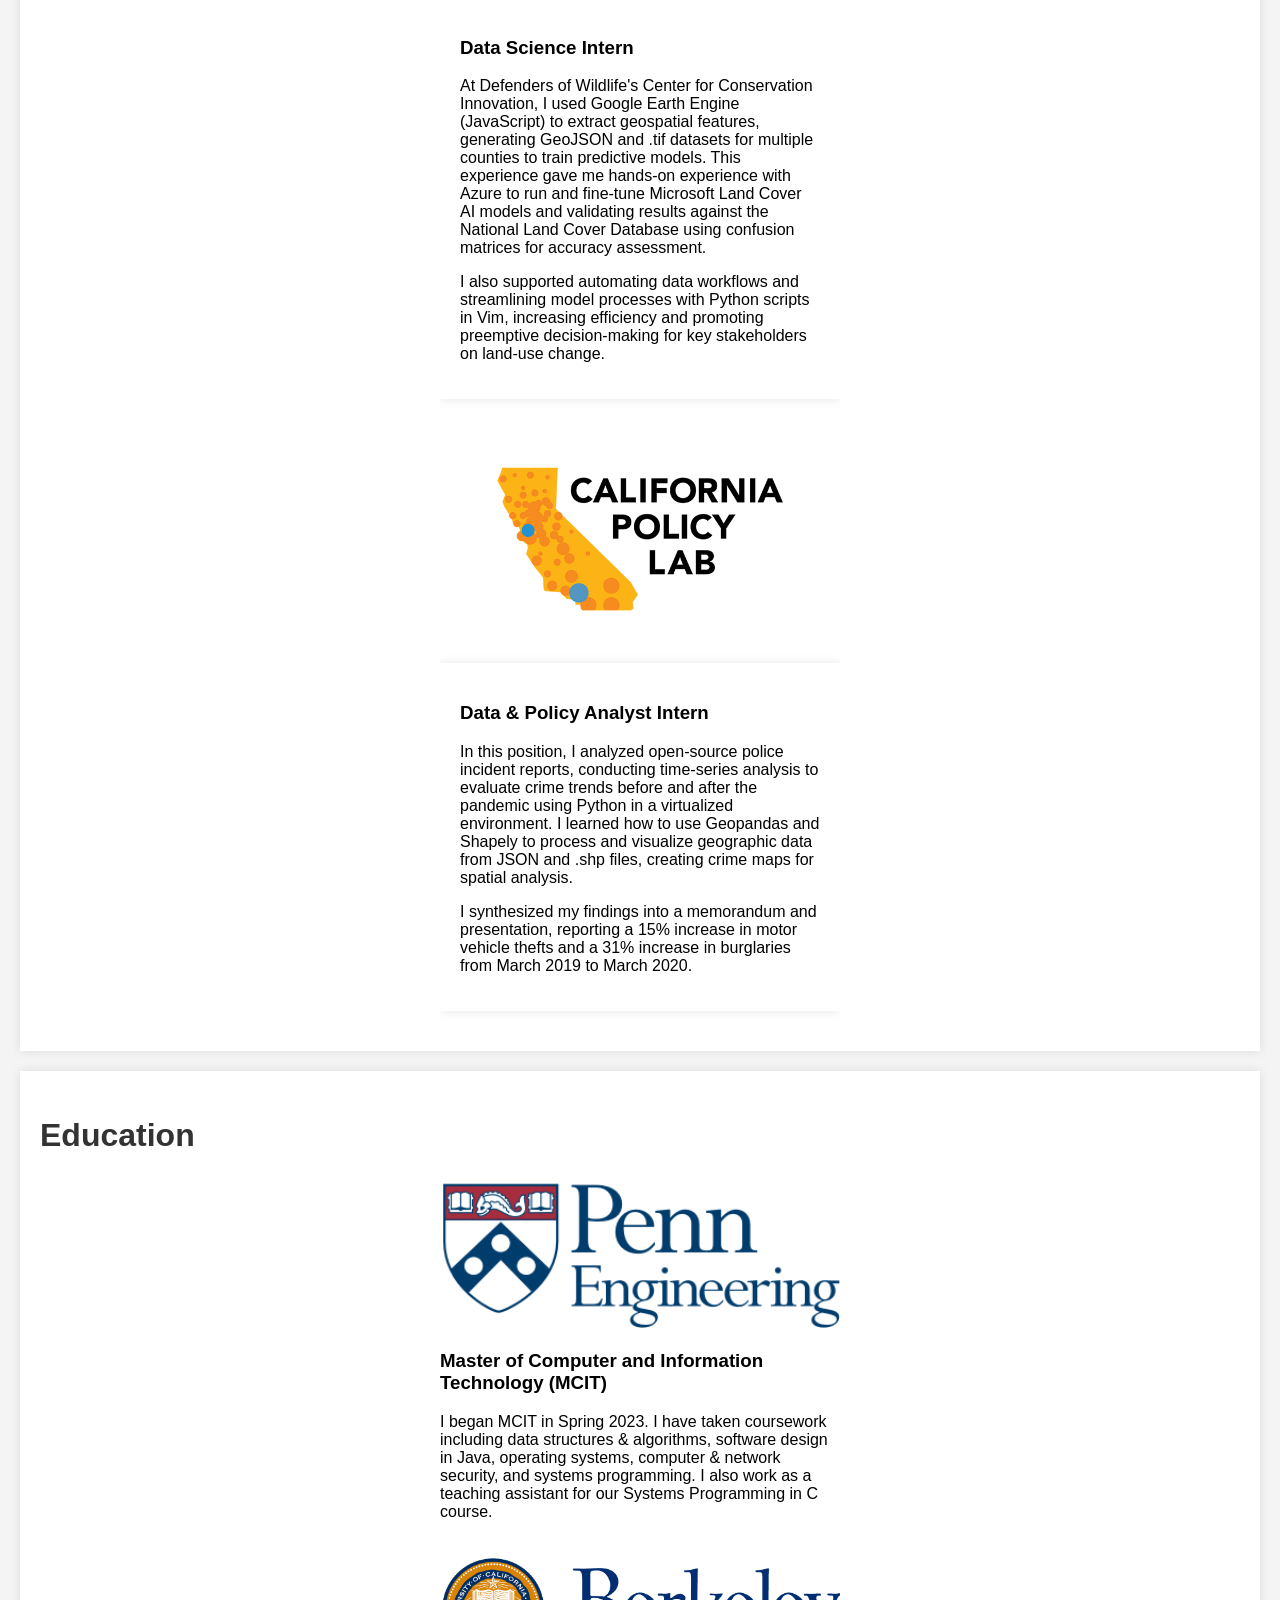
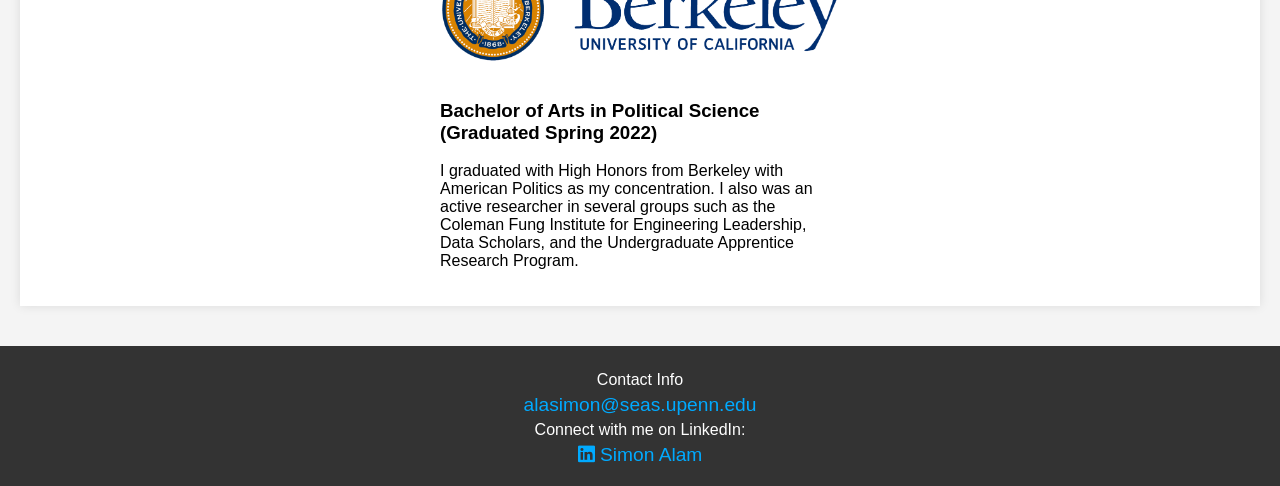
==== commit 5238d9a7: "extra period" ====
--- a/index.html
+++ b/index.html
@@ -35,7 +35,7 @@
                 in ways that promoted national security efforts. My undergraduate bachelor's degree was in political science at the University of California, Berkeley.
                 I always had an interest in the quantitative aspects of the social sciences, so I pursued numerous technical research projects and internships.
               </p>
-              <p>At UPenn, I discovered my passion for low-level programming and security engineering. I am particularly enthusiastic about interdisciplinary work, especially at the intersection of health, climate, and data.. 
+              <p>At UPenn, I discovered my passion for low-level programming and security engineering. I am particularly enthusiastic about interdisciplinary work, especially at the intersection of health, climate, and data. 
                 As a result, I am open to both Software Engineering positions and policy analysis roles. Feel free to reach out!
               </p>
               <a href="Resume_.pdf" download class="download-btn">Download My Resume</a>
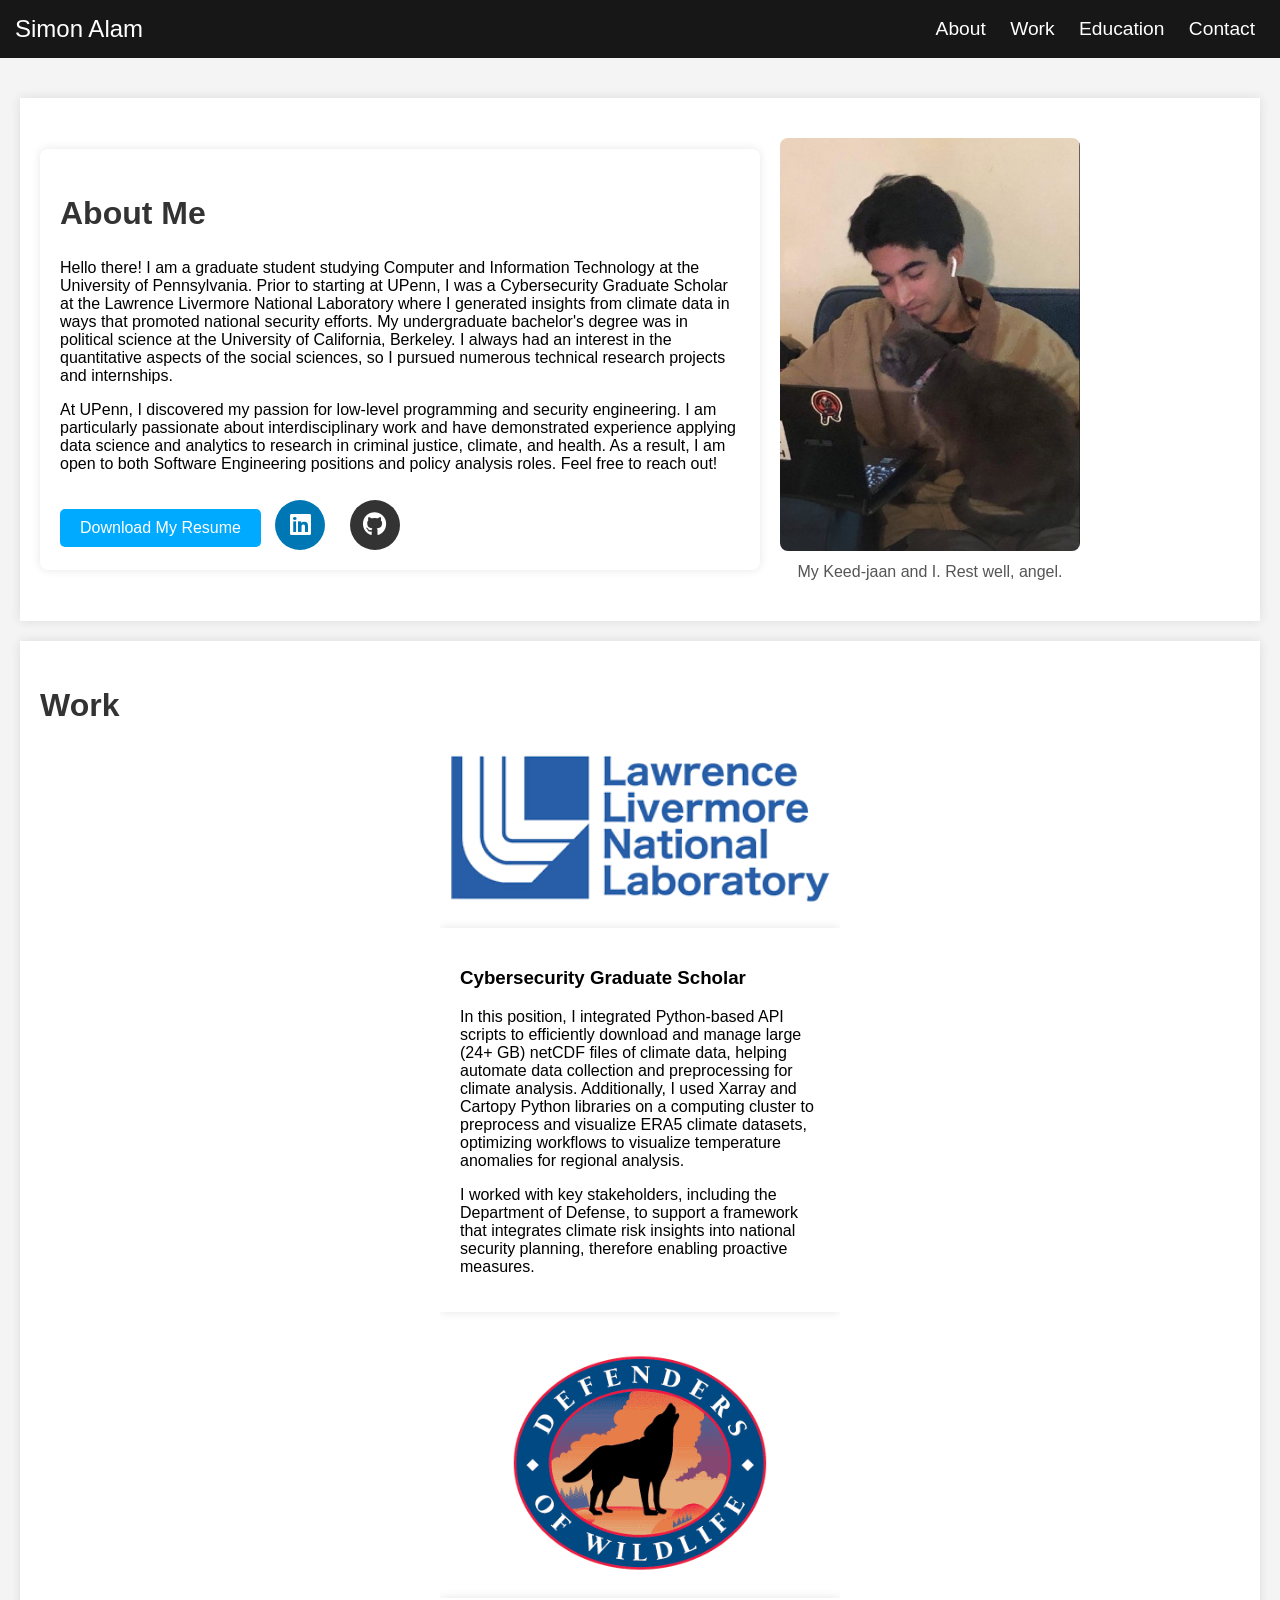
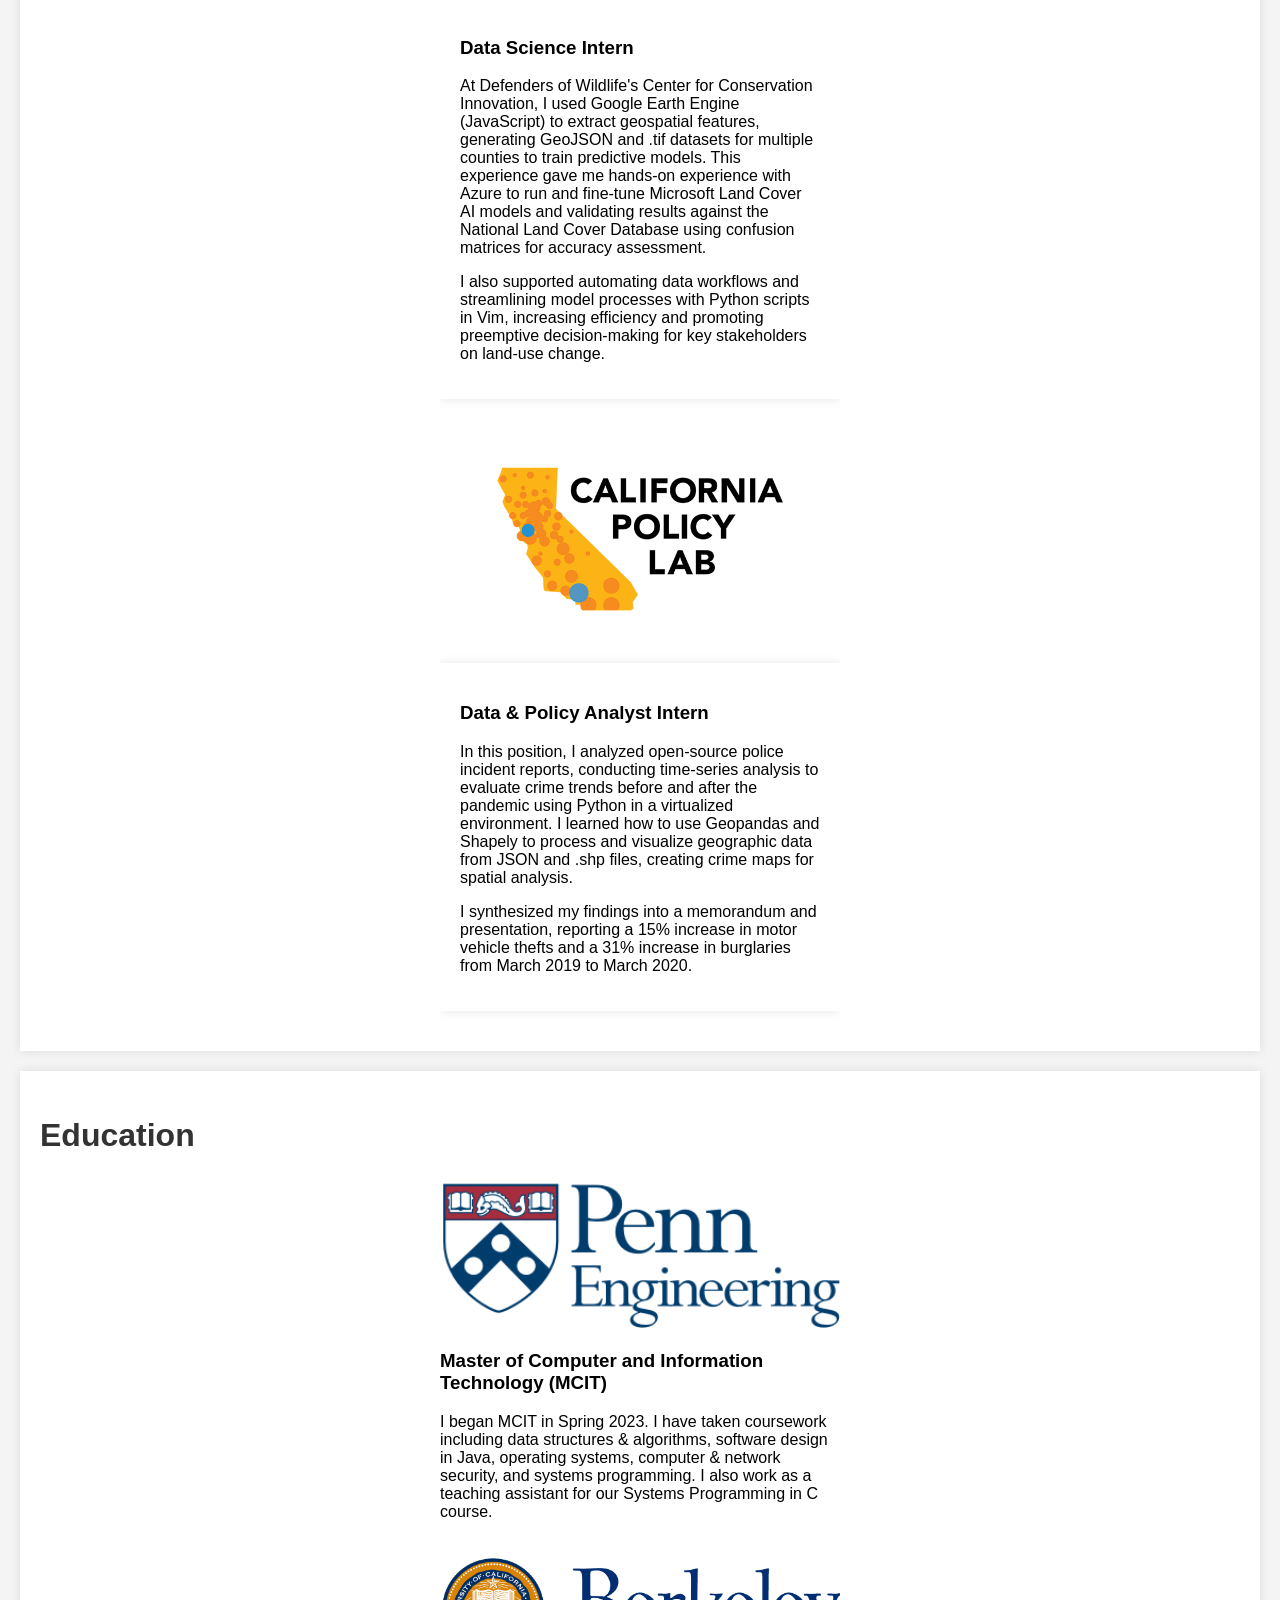
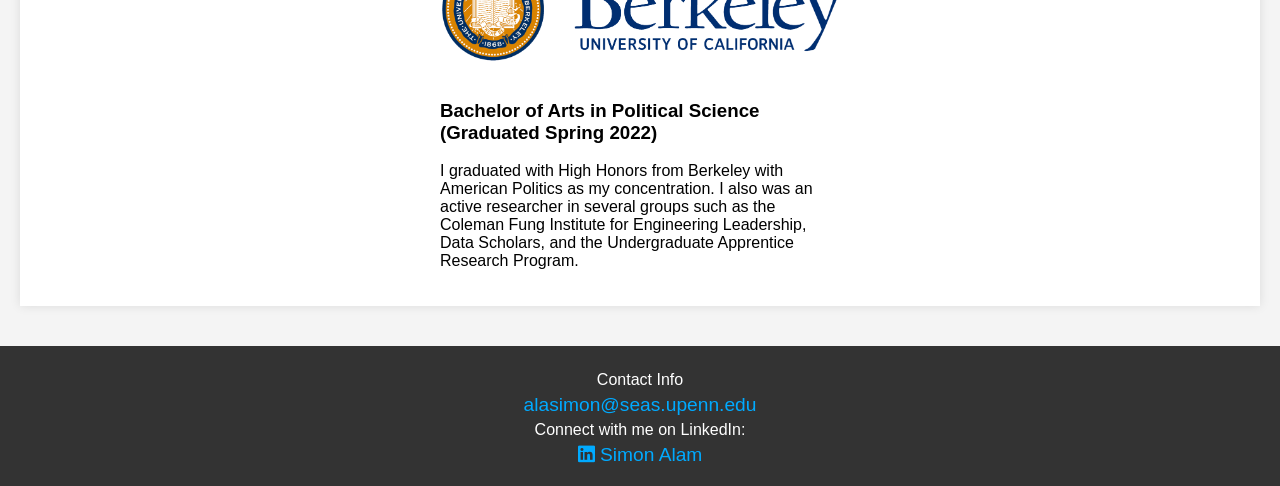
==== commit 1cb0f4d2: "Update index.html" ====
--- a/index.html
+++ b/index.html
@@ -35,7 +35,7 @@
                 in ways that promoted national security efforts. My undergraduate bachelor's degree was in political science at the University of California, Berkeley.
                 I always had an interest in the quantitative aspects of the social sciences, so I pursued numerous technical research projects and internships.
               </p>
-              <p>At UPenn, I discovered my passion for low-level programming and security engineering. I am particularly enthusiastic about interdisciplinary work, especially at the intersection of health, climate, and data. 
+              <p>At UPenn, I discovered my passion for low-level programming and security engineering. I am particularly passionate about interdisciplinary work and have demonstrated experience applying data science and analytics to research in criminal justice, climate, and health. 
                 As a result, I am open to both Software Engineering positions and policy analysis roles. Feel free to reach out!
               </p>
               <a href="Resume_.pdf" download class="download-btn">Download My Resume</a>
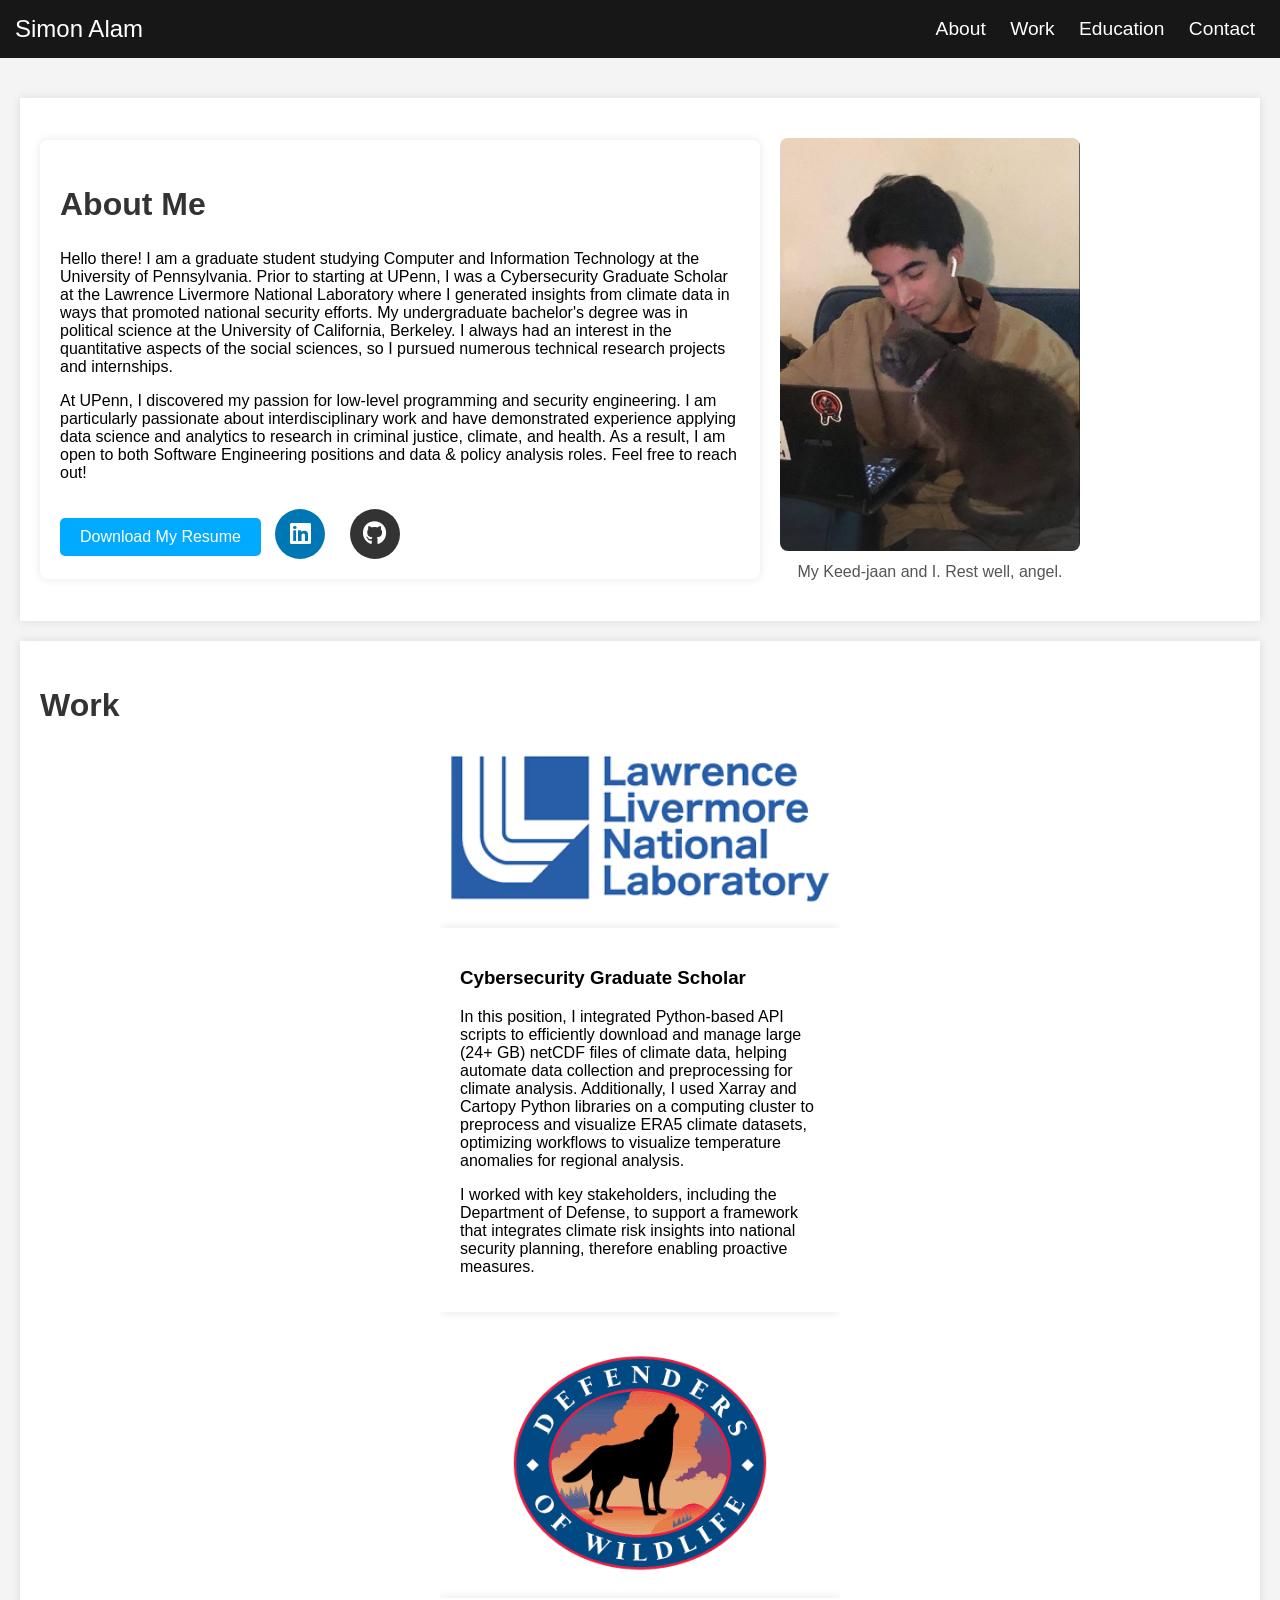
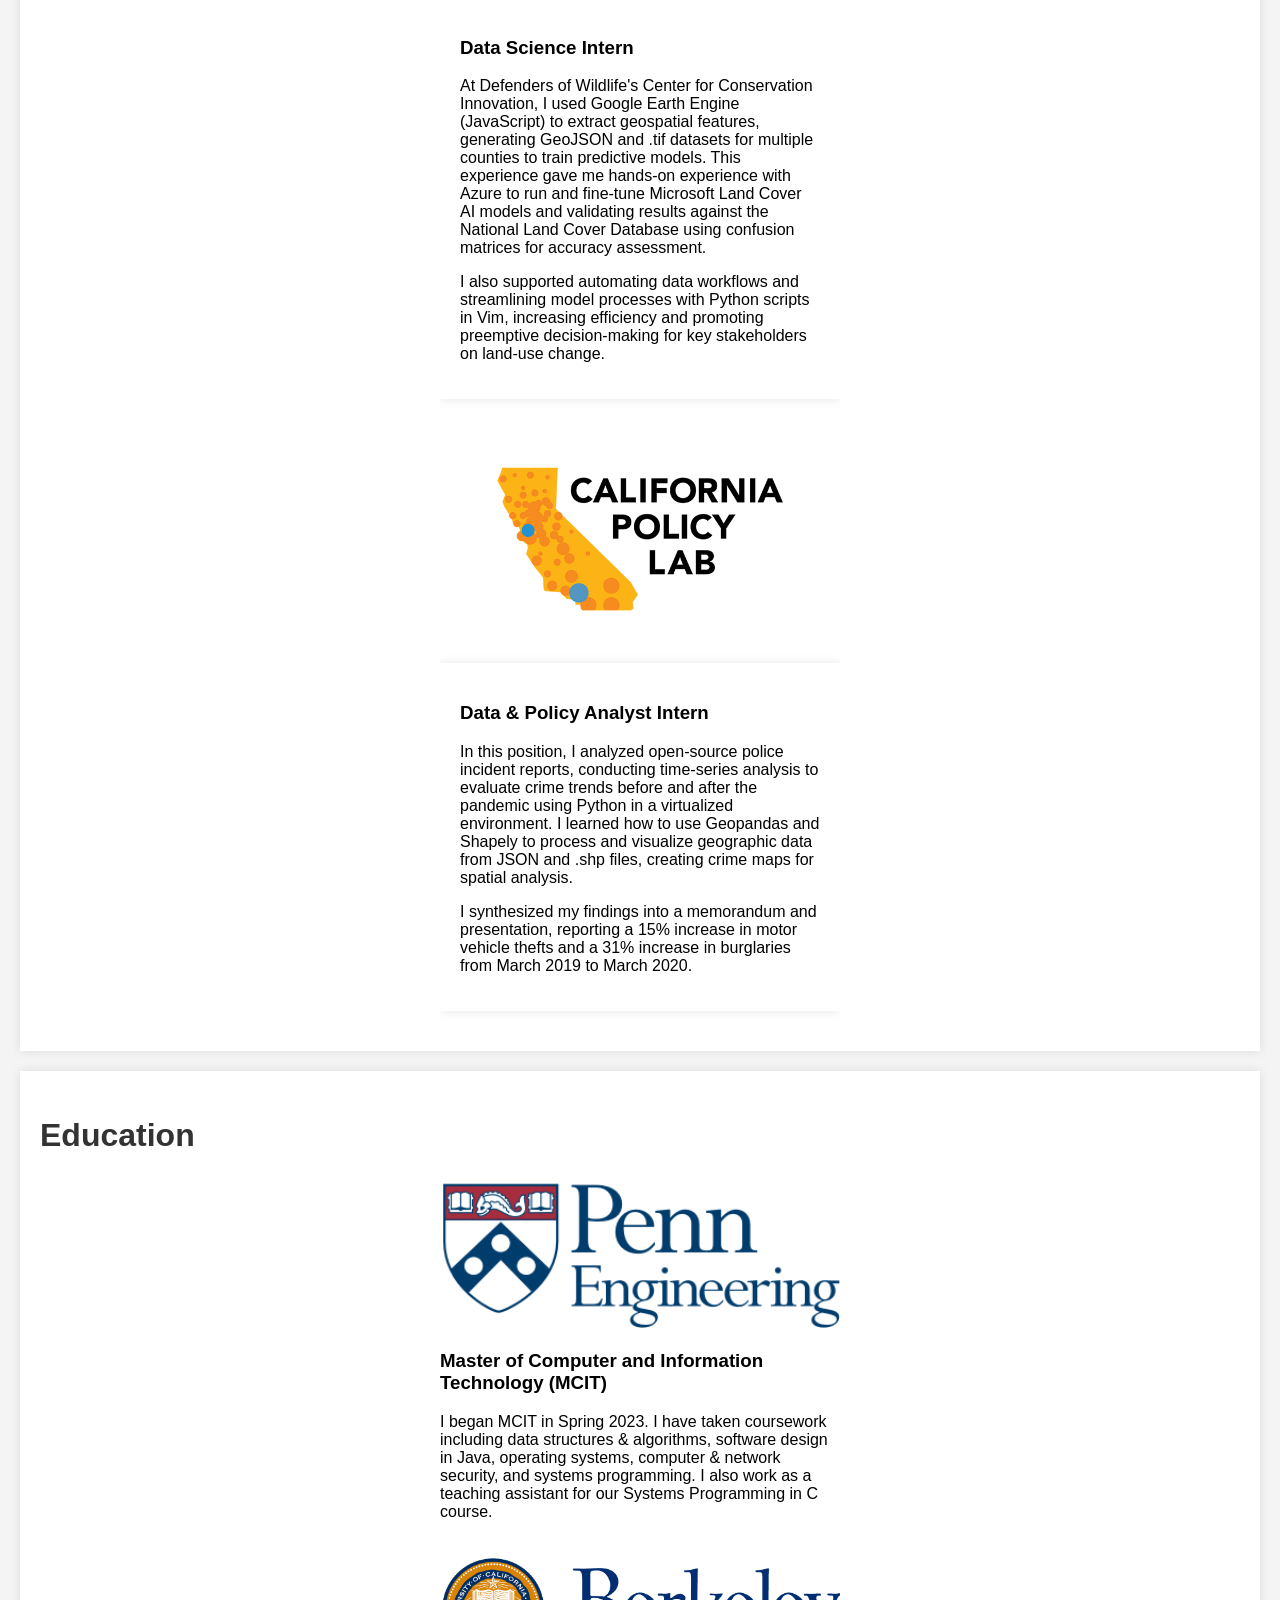
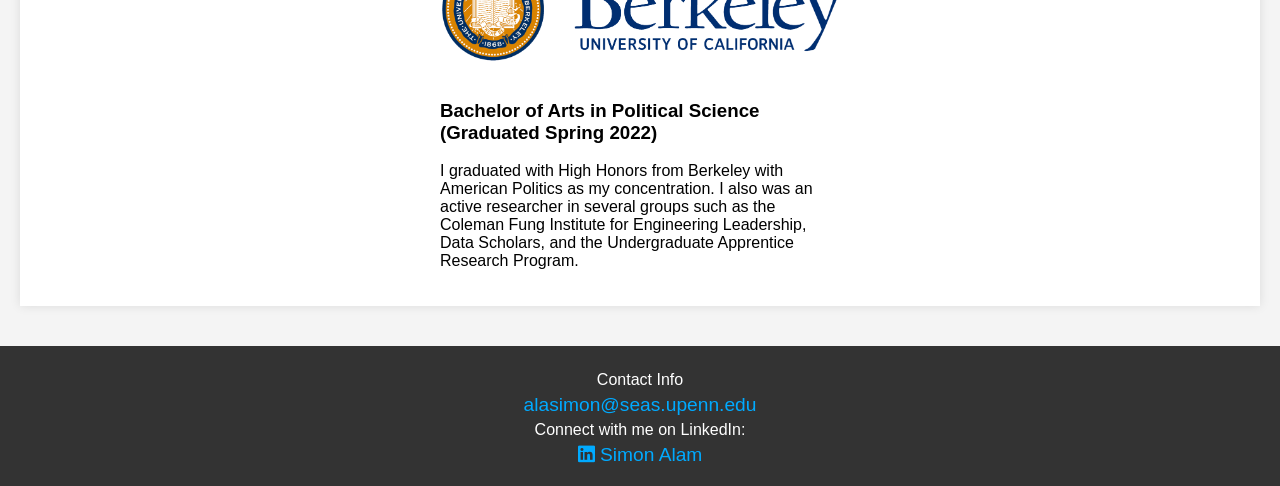
==== commit db78acb8: "Update index.html (roles)" ====
--- a/index.html
+++ b/index.html
@@ -36,7 +36,7 @@
                 I always had an interest in the quantitative aspects of the social sciences, so I pursued numerous technical research projects and internships.
               </p>
               <p>At UPenn, I discovered my passion for low-level programming and security engineering. I am particularly passionate about interdisciplinary work and have demonstrated experience applying data science and analytics to research in criminal justice, climate, and health. 
-                As a result, I am open to both Software Engineering positions and policy analysis roles. Feel free to reach out!
+                As a result, I am open to both Software Engineering positions and data & policy analysis roles. Feel free to reach out!
               </p>
               <a href="Resume_.pdf" download class="download-btn">Download My Resume</a>
               <a href="https://www.linkedin.com/in/simon-alam-693005178/" class="social-btn linkedin-btn" target="_blank">
